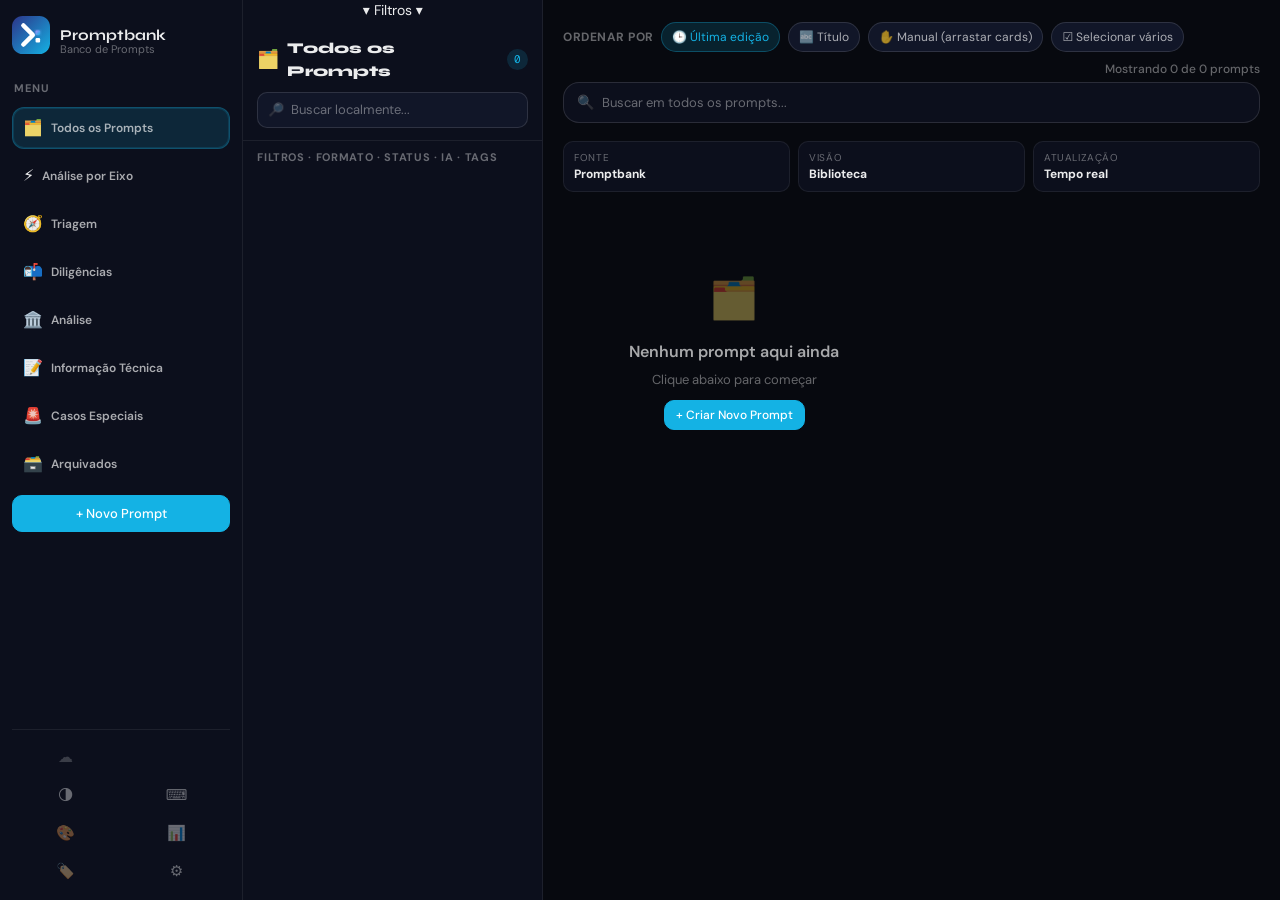
==== index.html @ cdc542e7 "Refatora layout principal com navegação e filtros separados" ====
<!DOCTYPE html>
<html lang="pt-BR" data-theme="dark">

<head>
  <meta charset="utf-8">
  <meta name="viewport" content="width=device-width, initial-scale=1">
  <title>Banco de Prompts TCE/RN</title>
  <link rel="preconnect" href="https://fonts.googleapis.com">
  <link
    href="https://fonts.googleapis.com/css2?family=Geist+Mono:wght@400;500;600&family=Syne:wght@700;800&family=DM+Sans:ital,wght@0,300;0,400;0,500;0,600;1,400&display=swap"
    rel="stylesheet">
  <script src="https://accounts.google.com/gsi/client" async defer></script>
  <link rel="stylesheet" href="css/style.css">
  <link rel="icon" type="image/svg+xml" sizes="any" href="favicon.svg?v=2">
</head>

<body>

  <!-- ══ COMMAND PALETTE MODAL ══ -->
  <div class="modal-overlay" id="paletteOverlay">
    <div class="modal" style="width: min(600px, 95vw); margin-top: 5vh; max-height: 70vh;">
      <div class="modal-head" style="padding: 12px 16px; border:none;">
        <input type="text" id="paletteInput" placeholder="Buscar comandos ou prompts... (Seta ↑↓, Enter para abrir)"
          style="width: 100%; padding: 12px; font-size: 16px; border-radius: 8px; background: var(--bg3); border: 1px solid var(--line2);">
      </div>
      <div class="modal-body" id="paletteResults" style="padding: 0 8px 8px; min-height: 200px;"></div>
    </div>
  </div>

  <div id="toasts"></div>

  <div class="app">
    <!-- ══ NAVIGATION SIDEBAR ══ -->
    <aside class="dock">
      <div class="dock-logo-wrap">
        <div class="dock-logo" title="Promptbank" aria-hidden="true" tabindex="-1">
          <svg viewBox="0 0 100 100" fill="none" xmlns="http://www.w3.org/2000/svg">
            <defs>
              <linearGradient id="logoGrad" x1="0%" y1="0%" x2="100%" y2="100%">
                <stop offset="0%" stop-color="#2D3489" />
                <stop offset="100%" stop-color="#14B2E4" />
              </linearGradient>
              <linearGradient id="glow" x1="0%" y1="0%" x2="100%" y2="100%">
                <stop offset="0%" stop-color="#a78bfa" />
                <stop offset="100%" stop-color="#14B2E4" />
              </linearGradient>
              <filter id="neonGlow" x="-20%" y="-20%" width="140%" height="140%">
                <feGaussianBlur stdDeviation="4" result="blur" />
                <feComposite in="SourceGraphic" in2="blur" operator="over" />
              </filter>
            </defs>
            <rect width="100" height="100" rx="28" fill="url(#logoGrad)" />

            <!-- Terminal Prompt Arrow -->
            <path d="M 30 25 L 55 50 L 30 75" stroke="#FFFFFF" stroke-width="12" stroke-linecap="round"
              stroke-linejoin="round" />

            <!-- Data/Bank Bars -->
            <rect x="62" y="38" width="12" height="12" rx="3" fill="url(#glow)" filter="url(#neonGlow)" />
            <rect x="62" y="58" width="12" height="12" rx="3" fill="#FFFFFF" />
          </svg>
        </div>
        <div class="dock-brand">
          <strong>Promptbank</strong>
          <span>Banco de Prompts</span>
        </div>
      </div>
      <div class="dock-nav-head">Menu</div>
      <nav id="dockCats" class="dock-cats-nav" aria-label="Categorias principais"></nav>
      <div class="dock-cta">
        <button class="btn primary" id="btnNewPrompt">+ Novo Prompt</button>
      </div>
      <div class="dock-bottom">
        <div class="dock-sep"></div>
        <div class="dock-icon-btn" id="btnDriveSync" data-state="off" title="Configurar / Sincronizar" role="button"
          tabindex="0">
          ☁️<div class="dock-label">Sync</div>
          <div class="tooltip" id="driveSyncTooltip">Configurar / Sincronizar</div>
        </div>
        <div class="drive-status-bar" id="driveStatusBar"></div>
        <div class="dock-icon-btn" id="btnTheme" title="Alternar tema" role="button" tabindex="0">
          🌗<div class="dock-label">Tema</div>
          <div class="tooltip">Alternar tema</div>
        </div>
        <div class="dock-icon-btn" id="btnShortcuts" title="Atalhos" role="button" tabindex="0">
          ⌨️<div class="dock-label">Atalhos</div>
          <div class="tooltip">Atalhos (Ctrl+?)</div>
        </div>
        <div class="dock-icon-btn" id="btnThemePrimary" title="Mudar Cor Destaque" role="button" tabindex="0">
          🎨<div class="dock-label">Cor</div>
          <div class="tooltip">Cor Destaque</div>
        </div>
        <div class="dock-icon-btn" id="btnStats" title="Estatísticas" role="button" tabindex="0">
          📊<div class="dock-label">Stats</div>
          <div class="tooltip">Estatísticas</div>
        </div>
        <div class="dock-icon-btn" id="btnMetaManager" title="Gerenciar Metadados" role="button" tabindex="0">
          🏷️<div class="dock-label">Meta</div>
          <div class="tooltip">Gerenciar Categorias, Formatos, Status, IA...</div>
        </div>
        <div class="dock-icon-btn" id="btnSettings" title="Configurações" role="button" tabindex="0">⚙️<div
            class="dock-label">Ajustes</div>
          <div class="tooltip">Configurações</div>
        </div>
        <input id="importFile" type="file" accept="application/json" style="display:none;">
      </div>
    </aside>

    <!-- ══ FILTER SIDEBAR ══ -->
    <aside class="side-panel" id="sidePanel">
      <button class="panel-mobile-toggle" id="btnMobilePanelToggle" aria-label="Expandir/recolher filtros">
        <span>▾ Filtros</span>
        <span class="toggle-arrow">▾</span>
      </button>
      <div class="panel-head">
        <div class="panel-cat-title">
          <span class="panel-cat-icon" id="panelCatIcon">🗂️</span>
          <span class="panel-cat-name" id="panelCatName">Todos os Prompts</span>
          <span class="panel-cat-count" id="panelCatCount">0</span>
        </div>
        <div class="panel-search">
          <span style="color:var(--t3);font-size:13px;" aria-hidden="true">🔎</span>
          <input type="search" id="sideSearch" placeholder="Buscar localmente..." autocomplete="off">
          <button class="input-clear-btn" id="btnClearSideSearch" title="Limpar busca"
            aria-label="Limpar campo de busca">✕</button>
        </div>
      </div>
      <div class="panel-filters-title">Filtros · Formato · Status · IA · Tags</div>
      <div class="panel-body" id="panelBody"></div>
      <div class="panel-footer" id="panelFooter"></div>
    </aside>

    <!-- ══ MAIN CONTENT ══ -->
    <main class="main">
      <header class="main-header">
        <div class="main-actions-head">
          <div class="bulk-actions-bar" id="bulkActionsBar"></div>
          <div class="sort-bar" id="sortBar"></div>
        </div>
        <div class="search-row">
          <div class="search-input-wrap">
            <span style="color:var(--t3);" aria-hidden="true">🔍</span>
            <input type="search" id="globalSearch" placeholder="Buscar em todos os prompts...">
            <button class="input-clear-btn" id="btnClearGlobalSearch" title="Limpar busca"
              aria-label="Limpar campo de busca global">✕</button>
          </div>
          <button class="btn ghost sm" id="btnClearFilters" style="display:none;" aria-label="Limpar todos os filtros">✕
            Limpar</button>
        </div>
        <div class="active-filter-bar" id="activeFilterBar" aria-live="polite"></div>
        <div class="main-metrics" aria-label="Métricas rápidas">
          <div class="metric-card">
            <span class="metric-label">Fonte</span>
            <strong class="metric-value">Promptbank</strong>
          </div>
          <div class="metric-card">
            <span class="metric-label">Visão</span>
            <strong class="metric-value">Biblioteca</strong>
          </div>
          <div class="metric-card">
            <span class="metric-label">Atualização</span>
            <strong class="metric-value">Tempo real</strong>
          </div>
        </div>
      </header>
      <div class="prompt-grid-wrap">
        <div class="prompt-grid" id="promptGrid" role="list"></div>
      </div>
    </main>
  </div>

  <!-- ══ PROMPT DETAIL DRAWER ══ -->
  <div class="drawer-overlay" id="drawerOverlay">
    <div class="drawer" id="promptDrawer" role="dialog" aria-modal="true" aria-labelledby="drawerTitle">
      <div class="drawer-head">
        <div class="drawer-head-top">
          <div class="drawer-title" id="drawerTitle"></div>
          <div style="display:flex;gap:4px;">
            <button class="drawer-close" id="btnExpandDrawer" title="Expandir/Reduzir Tela Cheia"
              aria-label="Expandir ou Reduzir Tela">⛶</button>
            <button class="drawer-close" id="btnCloseDrawer" aria-label="Fechar Gaveta">✕</button>
          </div>
        </div>
        <div class="drawer-meta" id="drawerMeta"></div>
      </div>
      <div class="drawer-body" id="drawerBody"></div>
      <div class="drawer-footer" id="drawerFooter"></div>
    </div>
  </div>

  <!-- ══ PROMPT EDITOR MODAL ══ -->
  <div class="modal-overlay" id="editorOverlay">
    <div class="modal" role="dialog" aria-modal="true" aria-labelledby="editorTitle">
      <div class="modal-head">
        <h2 id="editorTitle">Novo Prompt</h2>
        <div style="display:flex;gap:4px;align-items:center;">
          <button class="btn ghost icon" id="btnPinEditor" title="Fixar prompt" aria-label="Fixar prompt">⭐</button>
          <button class="btn ghost icon" id="btnCloseEditor" aria-label="Fechar Editor">✕</button>
        </div>
      </div>
      <div class="modal-body" id="modalEditorBody">
        <div class="field">
          <label for="e_title">Título *</label>
          <input type="text" id="e_title" placeholder="Título do prompt">
        </div>
        <div class="field" style="position:relative;">
          <label for="e_text">Texto do Prompt *</label>
          <textarea id="e_text" placeholder="Cole ou escreva o prompt aqui..."></textarea>
          <div id="e_text_counter"
            style="position:absolute;bottom:10px;right:10px;font-size:10px;color:var(--t3);pointer-events:none;font-family:var(--mono);background:var(--bg3);padding:2px 6px;border-radius:4px;border:1px solid var(--line2);">
            0 chars | ~0 tokens</div>
        </div>
        <div class="field-row">
          <div class="field">
            <label for="e_categoria">Categoria</label>
            <select id="e_categoria"></select>
          </div>
          <div class="field">
            <label for="e_subcategoria">Subcategoria</label>
            <select id="e_subcategoria"></select>
          </div>
        </div>
        <div class="field-row">
          <div class="field">
            <label for="e_formato">Formato</label>
            <select id="e_formato"></select>
          </div>
          <div class="field">
            <label for="e_status">Status</label>
            <select id="e_status"></select>
          </div>
          <div class="field">
            <label for="e_ai">IA</label>
            <select id="e_ai"></select>
          </div>
        </div>
        <div class="field">
          <label for="e_tags">Tags <span style="font-weight:400;color:var(--t3)">(separadas por vírgula)</span></label>
          <input type="text" id="e_tags" placeholder="Eixo1, Compacto, Triagem...">
        </div>
        <div class="field">
          <label for="e_quando">Quando usar</label>
          <input type="text" id="e_quando" placeholder="Ex.: Primeira leitura do processo, diagnóstico rápido">
        </div>
        <div class="field">
          <label for="e_nao_quando">Não usar quando</label>
          <input type="text" id="e_nao_quando" placeholder="Ex.: Processo já analisado, segunda instância">
        </div>
        <div class="field">
          <label for="e_saida">Saída esperada</label>
          <input type="text" id="e_saida" placeholder="Ex.: 3 parágrafos técnicos, checklist de itens">
        </div>
        <div class="field">
          <label for="e_note">Nota interna</label>
          <input type="text" id="e_note" placeholder="Notas, observações de uso...">
        </div>
      </div>
      <div class="modal-footer">
        <button class="btn danger" id="btnDeletePrompt" style="display:none;margin-right:auto;">🗑️ Excluir</button>
        <button class="btn ghost" id="btnCancelEditor">Cancelar</button>
        <button class="btn primary" id="btnSavePrompt">Salvar Prompt</button>
      </div>
    </div>
  </div>

  <!-- ══ VARIABLES MODAL ══ -->
  <div class="modal-overlay" id="varModal">
    <div class="drive-modal" style="width:min(500px,95vw);">
      <h2>📝 Preencher Variáveis</h2>
      <p style="margin-bottom:16px;">Preencha os valores antes de copiar o prompt.</p>
      <div id="varFieldsContainer" style="display:flex;flex-direction:column;gap:12px;"></div>
      <div class="drive-modal-actions" style="margin-top:20px;">
        <button class="btn ghost" id="btnCancelVarModal">Cancelar</button>
        <button class="btn primary" id="btnConfirmVarModal">📋 Copiar Preenchido</button>
      </div>
    </div>
  </div>

  <!-- ══ CONFIRM DELETE MODAL ══ -->
  <div class="modal-overlay" id="deleteModal">
    <div class="drive-modal" style="width:min(400px,90vw);">
      <h2>🗑️ Excluir Prompt</h2>
      <p style="margin-bottom:16px;">Tem certeza que deseja excluir este prompt? Você terá 30 segundos para desfazer a
        ação.</p>
      <div class="drive-modal-actions">
        <button class="btn ghost" id="btnCancelDelete">Cancelar</button>
        <button class="btn danger" id="btnConfirmDelete">Excluir</button>
      </div>
    </div>
  </div>

  <!-- ══ SHARED CUSTOM ALERT/CONFIRM MODAL ══ -->
  <div class="modal-overlay" id="customAlertOverlay">
    <div class="drive-modal custom-alert-box">
      <h3 id="customAlertTitle">Atenção</h3>
      <p id="customAlertMessage">Mensagem aqui</p>
      <div class="custom-alert-actions">
        <button class="btn ghost" id="btnCustomAlertCancel" style="display:none;">Cancelar</button>
        <button class="btn primary" id="btnCustomAlertConfirm">OK</button>
      </div>
    </div>
  </div>

  <!-- ══ STATS MODAL ══ -->
  <div class="modal-overlay" id="statsModal">
    <div class="drive-modal" style="width:min(450px,95vw);">
      <div style="display:flex; justify-content:space-between; align-items:flex-start; margin-bottom:16px;">
        <h2 style="margin:0; font-size:18px;">📊 Estatísticas do Banco</h2>
        <button class="btn icon" id="btnCloseStats">✕</button>
      </div>
      <div id="statsContent" style="display:grid; grid-template-columns: 1fr 1fr; gap: 16px; margin-bottom:16px;">
        <!-- Computed stats go here -->
      </div>
      <div class="drive-modal-actions">
        <button class="btn ghost" id="btnStatsOk">Fechar</button>
      </div>
    </div>
  </div>

  <!-- ══ SHORTCUTS MODAL ══ -->
  <div class="modal-overlay" id="shortcutsModal">
    <div class="drive-modal" style="width:min(450px,95vw);">
      <h2>⌨️ Atalhos de Teclado</h2>
      <p style="margin-bottom:16px;">Ganhe agilidade usando atalhos.</p>
      <div style="display:flex;flex-direction:column;gap:10px;">
        <div class="drawer-info-row"><span class="drawer-info-label">Ctrl + N</span><span class="drawer-info-val">Novo
            Prompt</span></div>
        <div class="drawer-info-row"><span class="drawer-info-label">Ctrl + K</span><span
            class="drawer-info-val">Pesquisa Global</span></div>
        <div class="drawer-info-row"><span class="drawer-info-label">Ctrl + Enter</span><span
            class="drawer-info-val">Salvar Prompt (no editor)</span></div>
        <div class="drawer-info-row"><span class="drawer-info-label">Esc</span><span class="drawer-info-val">Fechar
            janela/modal ativa</span></div>
        <div class="drawer-info-row"><span class="drawer-info-label">Ctrl + /</span><span
            class="drawer-info-val">Mostrar atalhos</span></div>
      </div>
      <div class="drive-modal-actions" style="margin-top:20px;">
        <button class="btn primary" id="btnCloseShortcuts">Entendi</button>
      </div>
    </div>
  </div>

  <!-- ══ SYNC SETUP MODAL ══ -->
  <div class="modal-overlay" id="driveSetupModal">
    <div class="drive-modal" style="width:min(760px,95vw);max-height:88vh;overflow:auto;">
      <h2>⚙️ Configurações</h2>
      <p>Página única para sincronizações e gestão de dados.</p>

      <div style="border:1px solid var(--line2);border-radius:12px;padding:12px 14px;margin-bottom:12px;">
        <div style="font-weight:700;margin-bottom:4px;">💾 Local</div>
        <div style="font-size:12px;color:var(--t2);">Sempre ativo em <code
            style="font-family:var(--mono);font-size:11px;background:var(--bg3);padding:1px 5px;border-radius:4px;">localStorage</code>.
        </div>
        <div class="settings-actions">
          <button class="btn ghost" id="btnExport">⬇️ Exportar JSON</button>
          <button class="btn ghost" id="btnImport">⬆️ Importar JSON</button>
          <button class="btn ghost" id="btnImportWord">📝 Importar texto do Word</button>
        </div>
      </div>

      <div style="border:1px solid var(--line2);border-radius:12px;padding:12px 14px;margin-bottom:12px;">
        <div style="font-weight:700;margin-bottom:6px;">🟡 Google Drive</div>
        <div style="font-size:12px;color:var(--t2);line-height:1.5;margin-bottom:8px;">Configure o <strong>Client
            ID</strong> para sync em <code style="font-family:var(--mono);font-size:11px;">banco_prompts.json</code>.
        </div>
        <label for="driveClientIdInput">Client ID</label>
        <input type="text" id="driveClientIdInput" placeholder="xxxxxx.apps.googleusercontent.com" autocomplete="off"
          spellcheck="false">
        <div class="settings-actions">
          <button class="btn danger" id="btnDriveSetupDisconnect" style="display:none;">Desconectar Google</button>
        </div>
      </div>

      <div style="border:1px solid var(--line2);border-radius:12px;padding:12px 14px;">
        <div style="font-weight:700;margin-bottom:6px;">🟠 Cloudflare KV</div>
        <div style="font-size:12px;color:var(--t2);line-height:1.5;margin-bottom:8px;">Informe a URL do Worker (<code
            style="font-family:var(--mono);font-size:11px;">GET/POST /sync</code>) e o token Bearer.</div>
        <label for="cfSyncUrlInput">URL do Worker</label>
        <input type="text" id="cfSyncUrlInput" placeholder="https://seu-worker.workers.dev/sync" autocomplete="off"
          spellcheck="false">
        <label for="cfSyncTokenInput" style="margin-top:10px;">Token (Bearer)</label>
        <input type="text" id="cfSyncTokenInput" placeholder="seu-token" autocomplete="off" spellcheck="false">
        <div class="settings-actions">
          <button class="btn danger" id="btnCfSetupDisconnect" style="display:none;">Desconectar Cloudflare</button>
        </div>
      </div>

      <div id="driveSetupError" style="color:var(--red);font-size:12px;margin-top:10px;min-height:18px;"></div>
      <div class="drive-modal-actions">
        <button class="btn ghost" id="btnDriveSetupClose">Fechar</button>
        <button class="btn primary" id="btnDriveSetupSave">Salvar configurações</button>
      </div>
    </div>
  </div>

  <!-- ══ WORD TEXT IMPORT MODAL ══ -->
  <div class="modal-overlay" id="wordImportModal">
    <div class="drive-modal" style="width:min(820px,95vw);max-height:88vh;overflow:auto;">
      <h2>📝 Importar prompts do Word (colar texto)</h2>
      <p style="margin-bottom:12px;color:var(--t2);line-height:1.5;">Cole o conteúdo copiado do Word. O sistema vai detectar blocos por títulos como <strong>Eixo X</strong> e <strong>Q.x.x — Título</strong>, sem substituir seus prompts atuais.</p>

      <div class="field" style="margin-bottom:10px;">
        <label for="wordImportText">Texto copiado do Word</label>
        <textarea id="wordImportText" placeholder="Ex.: Eixo 1\nQ.0.1 — Resumo do processo.\nREGRAS..." style="min-height:260px;"></textarea>
      </div>

      <div class="field-row" style="margin-bottom:10px;">
        <div class="field">
          <label for="wordImportCategoria">Categoria</label>
          <select id="wordImportCategoria"></select>
        </div>
        <div class="field">
          <label for="wordImportStatus">Status</label>
          <select id="wordImportStatus"></select>
        </div>
        <div class="field">
          <label for="wordImportFormato">Formato</label>
          <select id="wordImportFormato"></select>
        </div>
        <div class="field">
          <label for="wordImportAi">IA</label>
          <select id="wordImportAi"></select>
        </div>
      </div>

      <div id="wordImportPreview" style="font-size:12px;color:var(--t2);margin-bottom:8px;min-height:20px;"></div>
      <div id="wordImportError" style="font-size:12px;color:var(--red);margin-bottom:8px;min-height:18px;"></div>

      <div class="drive-modal-actions">
        <button class="btn ghost" id="btnCloseWordImport">Cancelar</button>
        <button class="btn primary" id="btnApplyWordImport">Importar blocos detectados</button>
      </div>
    </div>
  </div>

  <!-- ══ METADATA MANAGER MODAL ══ -->
  <div class="modal-overlay" id="metaManagerModal">
    <div class="drive-modal" style="width:min(700px,95vw);max-height:88vh;overflow:auto;">
      <div style="display:flex;justify-content:space-between;align-items:center;margin-bottom:16px;">
        <h2 style="margin:0;">🏷️ Gerenciar Metadados</h2>
        <button class="btn icon" id="btnCloseMetaManager">✕</button>
      </div>
      <div class="meta-tabs" id="metaTabs" style="display:flex;gap:6px;margin-bottom:16px;flex-wrap:wrap;"></div>
      <div id="metaContent" style="min-height:200px;"></div>
      <div class="drive-modal-actions" style="margin-top:16px;">
        <button class="btn ghost" id="btnResetMeta">↩️ Restaurar Padrão</button>
        <button class="btn ghost" id="btnCloseMetaManager2">Fechar</button>
      </div>
    </div>
  </div>

  <!-- Scripts Extracted -->
  <script src="js/config.js"></script>
  <script src="js/utils.js"></script>
  <script src="js/store.js"></script>
  <script src="js/ui.js"></script>
  <script src="js/app.js"></script>


  <!-- ══ GOOGLE DRIVE + CLOUDFLARE SYNC ══ -->
  <script src="js/sync.js"></script>

</body>

</html>
---- css/style.css ----
/* ══════════ TOKENS ══════════ */
:root {
  --bg0: #07090f;
  --bg1: #0c0f1c;
  --bg2: #111628;
  --bg3: #171d32;
  --bg4: #1d253d;
  --line: rgba(255, 255, 255, .07);
  --line2: rgba(255, 255, 255, .12);
  --blue: #14B2E4;
  --blue2: #0d8ab5;
  --blue-g: rgba(20, 178, 228, .15);
  --blue-b: rgba(20, 178, 228, .3);
  --amber: #F5A623;
  --red: #FF4D5E;
  --green: #34d399;
  --purple: #a78bfa;
  --t1: rgba(255, 255, 255, .92);
  --t2: rgba(255, 255, 255, .65);
  --t3: rgba(255, 255, 255, .38);
  --r1: 6px;
  --r2: 10px;
  --r3: 16px;
  --r4: 22px;
  --mono: 'Geist Mono', ui-monospace, monospace;
  --sans: 'DM Sans', ui-sans-serif, system-ui, sans-serif;
  --display: 'Syne', 'DM Sans', sans-serif;
  --nav-w: clamp(220px, 19vw, 280px);
  --panel-w: 260px;
  --dock-bottom-h: 60px;
  --sh1: 0 2px 8px rgba(0, 0, 0, .4);
  --sh2: 0 8px 28px rgba(0, 0, 0, .5);
  --sh3: 0 20px 60px rgba(0, 0, 0, .6);
}

[data-theme="light"] {
  --bg0: #f0f3fa;
  --bg1: #ffffff;
  --bg2: #f5f7fd;
  --bg3: #eaeff8;
  --bg4: #dde4f2;
  --line: rgba(20, 30, 80, .08);
  --line2: rgba(20, 30, 80, .14);
  --t1: rgba(12, 20, 55, .92);
  --t2: rgba(12, 20, 55, .60);
  --t3: rgba(12, 20, 55, .35);
  --blue: #0d8ab5;
  --blue2: #0a6e91;
  --blue-g: rgba(13, 138, 181, .12);
  --blue-b: rgba(13, 138, 181, .3);
  --amber: #b97200;
  --red: #c0182a;
  --green: #15803d;
  --purple: #6d28d9;
  --sh1: 0 2px 8px rgba(0, 0, 0, .08);
  --sh2: 0 8px 28px rgba(0, 0, 0, .10);
  --sh3: 0 20px 60px rgba(0, 0, 0, .14);
}

*,
*::before,
*::after {
  box-sizing: border-box;
  margin: 0;
  padding: 0;
  transition: background 0.25s ease, border-color 0.25s ease, color 0.1s ease;
}

html,
body {
  height: 100%;
  overflow: hidden;
}

body {
  font-family: var(--sans);
  color: var(--t1);
  background: var(--bg0);
  font-size: 14px;
  line-height: 1.5;
}

button,
input,
textarea,
select {
  font: inherit;
  color: inherit;
  background: none;
  border: none;
  outline: none;
}

button {
  cursor: pointer;
}

button:disabled,
input:disabled,
textarea:disabled,
select:disabled {
  opacity: 0.45;
  cursor: not-allowed;
}

button:focus-visible,
input:focus-visible,
textarea:focus-visible,
select:focus-visible,
[tabindex="0"]:focus-visible,
[role="button"]:focus-visible {
  outline: 2px solid var(--blue);
  outline-offset: 2px;
}

/* Webkit Search Overrides */
input[type="search"]::-webkit-search-decoration,
input[type="search"]::-webkit-search-cancel-button,
input[type="search"]::-webkit-search-results-button,
input[type="search"]::-webkit-search-results-decoration {
  display: none;
}

a {
  color: inherit;
  text-decoration: none;
}

* {
  scrollbar-color: var(--line2) transparent;
  scrollbar-width: thin;
}

::-webkit-scrollbar {
  width: 4px;
  height: 4px;
}

::-webkit-scrollbar-track {
  background: transparent;
}

::-webkit-scrollbar-thumb {
  background: var(--line2);
  border-radius: 99px;
}

/* ══════════ APP SHELL ══════════ */
.app {
  display: grid;
  grid-template-columns: var(--nav-w) minmax(240px, 300px) 1fr;
  height: 100vh;
}

/* ── DOCK ── */
.dock {
  background: var(--bg1);
  border-right: 1px solid var(--line);
  display: flex;
  flex-direction: column;
  align-items: stretch;
  padding: 16px 12px 12px;
  gap: 10px;
  z-index: 10;
}

.dock-logo-wrap {
  display: flex;
  align-items: center;
  gap: 10px;
}

.dock-logo {
  width: 38px;
  height: 38px;
  display: grid;
  place-items: center;
  margin-bottom: 12px;
  flex-shrink: 0;
  position: relative;
  transition: transform 0.2s ease, filter 0.2s ease;
}

.dock-brand {
  display: flex;
  flex-direction: column;
  line-height: 1.1;
}

.dock-brand strong {
  font-family: var(--display);
  font-size: 15px;
}

.dock-brand span {
  color: var(--t3);
  font-size: 11px;
}

.dock-nav-head {
  color: var(--t3);
  text-transform: uppercase;
  letter-spacing: .08em;
  font-size: 11px;
  font-weight: 700;
  margin-top: 4px;
  padding: 0 2px;
}

.dock-cats-nav {
  display: flex;
  flex-direction: column;
  gap: 6px;
}

.dock-logo:hover {
  transform: scale(1.05);
  filter: drop-shadow(0 0 8px var(--blue));
}

.dock-logo svg {
  width: 100%;
  height: 100%;
}

@-webkit-keyframes spin {
  to {
    -webkit-transform: rotate(360deg);
    transform: rotate(360deg);
  }
}

@keyframes spin {
  to {
    transform: rotate(360deg);
  }
}

.dock-sep {
  width: 100%;
  height: 1px;
  background: var(--line);
  margin: 6px 0;
  flex-shrink: 0;
}

.dock-item {
  width: 100%;
  min-height: 42px;
  border-radius: 12px;
  display: flex;
  align-items: center;
  gap: 8px;
  padding: 8px 10px;
  cursor: pointer;
  position: relative;
  font-size: 16px;
  transition: background .15s, transform .15s;
  flex-shrink: 0;
  border: 1px solid transparent;
  user-select: none;
}

.dock-item:hover {
  background: var(--bg3);
  transform: scale(1.05);
}

.dock-item.active {
  background: var(--blue-g);
  border-color: var(--blue-b);
  box-shadow: 0 0 0 1px var(--blue-g) inset;
}

.dock-item .tooltip {
  position: absolute;
  left: 50%;
  top: calc(100% + 6px);
  transform: translateX(-50%);
  background: var(--bg4);
  border: 1px solid var(--line2);
  color: var(--t1);
  font-size: 12px;
  padding: 5px 10px;
  border-radius: var(--r2);
  white-space: nowrap;
  pointer-events: none;
  opacity: 0;
  transition: opacity .15s;
  z-index: 100;
  box-shadow: var(--sh2);
}

.dock-item:hover .tooltip {
  opacity: 1;
}

.dock-item::after {
  content: attr(data-label);
  font-size: 12px;
  font-weight: 600;
  color: var(--t2);
}

.dock-label {
  display: none;
  font-size: 10px;
  font-weight: 600;
  color: var(--t2);
  margin-top: 2px;
  white-space: nowrap;
}

.dock-bottom {
  margin-top: auto;
  display: flex;
  flex-wrap: wrap;
  align-items: stretch;
  flex-direction: row;
  gap: 4px;
}

.dock-cta .btn {
  width: 100%;
  justify-content: center;
}

.dock-icon-btn {
  width: calc(50% - 2px);
  height: 34px;
  border-radius: 9px;
  display: grid;
  place-items: center;
  font-size: 15px;
  color: var(--t3);
  cursor: pointer;
  transition: color .15s, background .15s;
  border: 1px solid transparent;
  user-select: none;
  position: relative;
}

.dock-icon-btn:hover {
  color: var(--t1);
  background: var(--bg3);
}

.dock-icon-btn:active {
  background: var(--bg3);
  transform: scale(0.92);
}

.dock-icon-btn .tooltip {
  position: absolute;
  left: calc(100% + 10px);
  top: 50%;
  transform: translateY(-50%);
  background: var(--bg4);
  border: 1px solid var(--line2);
  color: var(--t1);
  font-size: 12px;
  padding: 5px 10px;
  border-radius: var(--r2);
  white-space: nowrap;
  pointer-events: none;
  opacity: 0;
  transition: opacity .15s;
  z-index: 100;
  box-shadow: var(--sh2);
}

.dock-icon-btn:hover .tooltip {
  opacity: 1;
}

#btnDriveSync[data-state="idle"] {
  color: var(--t3);
}

#btnDriveSync[data-state="syncing"] {
  color: var(--amber);
  -webkit-animation: pulse .8s ease-in-out infinite alternate;
  animation: pulse .8s ease-in-out infinite alternate;
}

#btnDriveSync[data-state="ok"] {
  color: var(--green);
}

#btnDriveSync[data-state="error"] {
  color: var(--red);
}

#btnDriveSync[data-state="off"] {
  color: var(--t3);
  opacity: .5;
}

@-webkit-keyframes pulse {
  from {
    opacity: .5;
  }

  to {
    opacity: 1;
  }
}

@keyframes pulse {
  from {
    opacity: .5;
  }

  to {
    opacity: 1;
  }
}

.drive-status-bar {
  font-size: 10px;
  color: var(--t3);
  text-align: center;
  font-family: var(--mono);
  min-height: 14px;
}

/* ── SIDE PANEL ── */
.side-panel {
  background: var(--bg1);
  border-right: 1px solid var(--line);
  display: flex;
  flex-direction: column;
  overflow: hidden;
}

.panel-head {
  padding: 16px 14px 12px;
  border-bottom: 1px solid var(--line);
  flex-shrink: 0;
}

.panel-cat-title {
  display: flex;
  align-items: center;
  gap: 8px;
  margin-bottom: 10px;
}

.panel-cat-icon {
  font-size: 18px;
}

.panel-cat-name {
  font-family: var(--display);
  font-size: 15px;
  font-weight: 800;
}

.panel-cat-count {
  font-family: var(--mono);
  font-size: 11px;
  color: var(--blue);
  background: var(--blue-g);
  padding: 2px 7px;
  border-radius: 99px;
  margin-left: auto;
}

.panel-search {
  display: flex;
  align-items: center;
  gap: 7px;
  padding: 7px 10px;
  border-radius: var(--r2);
  border: 1px solid var(--line2);
  background: var(--bg2);
}

.panel-search:focus-within {
  border-color: var(--blue-b);
}

.panel-search input {
  width: 100%;
  font-size: 13px;
}

.panel-search input::placeholder {
  color: var(--t3);
}

.panel-body {
  flex: 1;
  overflow-y: auto;
  padding: 8px 10px 12px;
  display: flex;
  flex-direction: column;
  gap: 4px;
}

.panel-footer {
  padding: 10px 12px;
  border-top: 1px solid var(--line);
  display: none;
  gap: 8px;
  flex-shrink: 0;
}

.panel-filters-title {
  font-size: 11px;
  font-weight: 700;
  color: var(--t3);
  padding: 8px 14px 0;
  text-transform: uppercase;
  letter-spacing: .06em;
}

/* Subcategory nav */
.subcat-nav {
  display: flex;
  flex-direction: column;
  gap: 3px;
}

.subcat-item {
  padding: 8px 10px;
  border-radius: var(--r2);
  border: 1px solid transparent;
  cursor: pointer;
  display: flex;
  align-items: center;
  justify-content: space-between;
  transition: background .12s, border-color .12s;
  font-size: 13px;
  user-select: none;
}

.subcat-item.dragging {
  opacity: .55;
  border-style: dashed;
}

.subcat-item:hover {
  background: var(--bg3);
}

.subcat-item.active {
  background: var(--blue-g);
  border-color: var(--blue-b);
}

.subcat-item-name {
  font-weight: 500;
}

.subcat-count {
  font-family: var(--mono);
  font-size: 11px;
  color: var(--t3);
}

.subcat-item.active .subcat-count {
  color: var(--blue);
}

/* Filter section */
.filter-section {
  margin-top: 8px;
}

.filter-label {
  font-size: 11px;
  font-weight: 600;
  color: var(--t3);
  text-transform: uppercase;
  letter-spacing: .6px;
  margin-bottom: 6px;
  padding: 0 2px;
}

.filter-chips {
  display: flex;
  flex-wrap: wrap;
  gap: 4px;
  margin-bottom: 8px;
}

.chip {
  padding: 3px 9px;
  border-radius: 99px;
  font-size: 11.5px;
  cursor: pointer;
  border: 1px solid var(--line2);
  color: var(--t2);
  transition: all .12s;
  user-select: none;
}

.chip:hover {
  border-color: var(--blue);
  color: var(--blue);
}

.chip.active {
  background: var(--blue);
  border-color: var(--blue);
  color: #fff;
}

/* ── MAIN ── */
.main {
  display: flex;
  flex-direction: column;
  overflow: hidden;
  background: var(--bg0);
}

.main-header {
  padding: 14px 20px 0;
  flex-shrink: 0;
}

.main-actions-head {
  display: flex;
  flex-direction: column;
}

.search-row {
  display: flex;
  align-items: center;
  gap: 10px;
  margin-bottom: 10px;
}

.search-input-wrap {
  flex: 1;
  display: flex;
  align-items: center;
  gap: 8px;
  padding: 9px 13px;
  border-radius: var(--r3);
  border: 1px solid var(--line2);
  background: var(--bg1);
}

.search-input-wrap:focus-within {
  border-color: var(--blue-b);
}

.search-input-wrap input {
  flex: 1;
  font-size: 13px;
}

.search-input-wrap input::placeholder {
  color: var(--t3);
}

.input-clear-btn {
  background: none;
  border: none;
  cursor: pointer;
  color: var(--t3);
  font-size: 13px;
  line-height: 1;
  padding: 0 2px;
  opacity: 0;
  pointer-events: none;
  transition: opacity .15s;
  flex-shrink: 0;
}

.input-clear-btn.visible {
  opacity: 1;
  pointer-events: auto;
}

.input-clear-btn:hover {
  color: var(--t1);
}

.panel-search .input-clear-btn {
  font-size: 11px;
}

.active-filter-bar {
  display: flex;
  flex-wrap: wrap;
  gap: 6px;
  margin-bottom: 8px;
  min-height: 0;
}

.active-filter-chip {
  display: flex;
  align-items: center;
  gap: 5px;
  padding: 3px 8px;
  border-radius: 99px;
  font-size: 12px;
  background: var(--blue-g);
  border: 1px solid var(--blue-b);
  color: var(--blue);
}


.bulk-actions-bar {
  display: none;
  align-items: center;
  gap: 8px;
  flex-wrap: wrap;
  margin-bottom: 8px;
}

.bulk-actions-bar.show {
  display: flex;
}

.bulk-actions-count {
  font-size: 12px;
  color: var(--t3);
  font-weight: 600;
}

.bulk-actions-bar select {
  min-width: 190px;
}

.prompt-card.selected {
  border-color: var(--blue);
  box-shadow: 0 0 0 1px var(--blue-b), 0 8px 22px var(--blue-g);
}

.card-select {
  width: 18px;
  height: 18px;
  accent-color: var(--blue);
  cursor: pointer;
  flex-shrink: 0;
}

.active-filter-chip button {
  background: none;
  border: none;
  color: var(--blue);
  cursor: pointer;
  font-size: 14px;
  line-height: 1;
  padding: 0;
}

/* ── PROMPT GRID ── */
.prompt-grid-wrap {
  flex: 1;
  overflow-y: auto;
  padding: 8px 20px 20px;
}

.prompt-grid {
  display: grid;
  grid-template-columns: repeat(auto-fill, minmax(320px, 1fr));
  gap: 12px;
  align-content: start;
}

.prompt-card {
  background: var(--bg1);
  border: 1px solid var(--line);
  border-radius: var(--r3);
  padding: 14px;
  display: flex;
  flex-direction: column;
  gap: 8px;
  cursor: pointer;
  transition: border-color .15s, box-shadow .15s, transform .2s cubic-bezier(0.175, 0.885, 0.32, 1.275);
}

.prompt-card:hover {
  border-color: var(--blue);
  box-shadow: 0 4px 16px var(--blue-g);
  transform: translateY(-2px) scale(1.01);
}

.prompt-card.manual-sort {
  cursor: default;
}

.prompt-card.dragging {
  opacity: .5;
  border-style: dashed;
}

.sort-bar {
  display: flex;
  gap: 8px;
  padding: 8px 0 4px;
  align-items: center;
  flex-wrap: wrap;
}

.main-metrics {
  display: grid;
  grid-template-columns: repeat(3, minmax(0, 1fr));
  gap: 8px;
  margin-bottom: 8px;
}

.metric-card {
  border: 1px solid var(--line);
  border-radius: var(--r2);
  background: var(--bg1);
  padding: 8px 10px;
  display: flex;
  flex-direction: column;
}

.metric-label {
  font-size: 10px;
  color: var(--t3);
  text-transform: uppercase;
  letter-spacing: .06em;
}

.metric-value {
  font-size: 12px;
  color: var(--t1);
}

.sort-label {
  font-size: 12px;
  color: var(--t3);
  font-weight: 700;
  text-transform: uppercase;
  letter-spacing: .04em;
}

.result-counter {
  font-size: 12px;
  color: var(--t3);
  margin-left: auto;
  /* Empurra pra direita da sort bar */
  font-weight: 500;
}

.sort-chip {
  border: 1px solid var(--line2);
  background: var(--bg2);
  color: var(--t2);
  padding: 5px 10px;
  border-radius: 999px;
  font-size: 12px;
  cursor: pointer;
  user-select: none;
}

.sort-chip.active {
  background: var(--blue-g);
  border-color: var(--blue-b);
  color: var(--blue);
}

.settings-sep {
  height: 1px;
  background: var(--line2);
  margin: 12px 0;
}

.settings-actions {
  display: flex;
  gap: 8px;
  justify-content: flex-end;
  margin-top: 8px;
  flex-wrap: wrap;
}

.card-top {
  display: flex;
  align-items: flex-start;
  justify-content: space-between;
  gap: 8px;
}

.card-copy-quick {
  opacity: 0;
  background: var(--bg3);
  border: 1px solid var(--line2);
  border-radius: 6px;
  padding: 4px;
  color: var(--t2);
  cursor: pointer;
  transition: all 0.2s;
  font-size: 14px;
  line-height: 1;
  display: grid;
  place-items: center;
  flex-shrink: 0;
}

.card-pin-quick {
  opacity: 0;
  background: transparent;
  border: 1px solid transparent;
  border-radius: 6px;
  padding: 4px;
  color: var(--t3);
  cursor: pointer;
  transition: all 0.2s;
  font-size: 14px;
  line-height: 1;
  display: grid;
  place-items: center;
  flex-shrink: 0;
}

.card-pin-quick.is-pinned {
  opacity: 1;
  color: var(--amber);
}

.prompt-card:hover .card-copy-quick,
.prompt-card:hover .card-pin-quick {
  opacity: 1;
}

.card-copy-quick:hover {
  color: var(--blue);
  border-color: var(--blue);
  transform: scale(1.1);
}

.card-pin-quick:hover {
  color: var(--amber);
  transform: scale(1.1);
}

.card-title-wrap {
  display: flex;
  align-items: flex-start;
  gap: 8px;
  flex: 1;
  min-width: 0;
}

.card-drag-handle {
  display: none;
  border: 1px dashed var(--line2);
  background: var(--bg2);
  color: var(--t3);
  border-radius: 8px;
  padding: 1px 6px;
  font-size: 14px;
  line-height: 1.2;
  cursor: grab;
  user-select: none;
  flex-shrink: 0;
}

.prompt-card.manual-sort .card-drag-handle {
  display: inline-flex;
}

.card-drag-handle:active {
  cursor: grabbing;
}

.card-title {
  font-weight: 600;
  font-size: 13px;
  line-height: 1.4;
  flex: 1;
  display: -webkit-box;
  -webkit-line-clamp: 2;
  line-clamp: 2;
  -webkit-box-orient: vertical;
  overflow: hidden;
  word-break: break-word;
}

.card-ai {
  font-size: 10px;
  font-family: var(--mono);
  color: var(--t3);
  background: var(--bg3);
  padding: 2px 6px;
  border-radius: 4px;
  flex-shrink: 0;
}

.card-badges {
  display: flex;
  flex-wrap: wrap;
  gap: 4px;
}

.badge {
  display: inline-flex;
  align-items: center;
  gap: 3px;
  padding: 2px 7px;
  border-radius: 99px;
  font-size: 11px;
  font-weight: 500;
  border: 1px solid transparent;
}

.badge-homologado {
  background: rgba(52, 211, 153, .12);
  border-color: rgba(52, 211, 153, .3);
  color: #34d399;
}

.badge-teste {
  background: rgba(245, 166, 35, .12);
  border-color: rgba(245, 166, 35, .3);
  color: var(--amber);
}

.badge-variante {
  background: rgba(167, 139, 250, .12);
  border-color: rgba(167, 139, 250, .3);
  color: var(--purple);
}

.badge-arquivado {
  background: rgba(255, 255, 255, .05);
  border-color: var(--line2);
  color: var(--t3);
}

.badge-formato {
  background: var(--bg3);
  border-color: var(--line2);
  color: var(--t2);
}

.card-when {
  font-size: 12px;
  color: var(--t2);
  line-height: 1.45;
  display: -webkit-box;
  -webkit-line-clamp: 2;
  line-clamp: 2;
  -webkit-box-orient: vertical;
  overflow: hidden;
}

.card-tags {
  display: flex;
  flex-wrap: wrap;
  gap: 4px;
}

.tag {
  font-size: 11px;
  color: var(--t3);
  background: var(--bg2);
  border: 1px solid var(--line);
  padding: 1px 7px;
  border-radius: 99px;
}

.card-actions {
  display: flex;
  gap: 6px;
  margin-top: 2px;
}

.card-btn {
  padding: 5px 10px;
  border-radius: var(--r1);
  font-size: 12px;
  border: 1px solid var(--line2);
  color: var(--t2);
  transition: all .12s;
}

.card-btn:hover {
  background: var(--bg3);
  color: var(--t1);
}

.card-btn.primary {
  background: var(--blue-g);
  border-color: var(--blue-b);
  color: var(--blue);
}

.card-btn.primary:hover {
  background: var(--blue-b);
}

/* empty states */
.empty-state {
  display: flex;
  flex-direction: column;
  align-items: center;
  justify-content: center;
  padding: 60px 20px;
  text-align: center;
  color: var(--t3);
}

.empty-icon {
  font-size: 40px;
  margin-bottom: 12px;
}

.empty-title {
  font-size: 16px;
  font-weight: 600;
  color: var(--t2);
  margin-bottom: 6px;
}

.empty-sub {
  font-size: 13px;
}

/* ── DRAWER (prompt detail) ── */
.drawer-overlay {
  display: none;
  position: fixed;
  inset: 0;
  z-index: 300;
  background: rgba(0, 0, 0, .4);
  backdrop-filter: blur(8px);
  -webkit-backdrop-filter: blur(8px);
}

.drawer-overlay.open {
  display: flex;
  justify-content: flex-end;
}

.drawer {
  width: min(640px, 90vw);
  height: 100%;
  background: var(--bg1);
  border-left: 1px solid var(--line2);
  display: flex;
  flex-direction: column;
  box-shadow: var(--sh3);
  overflow: hidden;
}

.drawer-head {
  padding: 18px 20px 14px;
  border-bottom: 1px solid var(--line);
  flex-shrink: 0;
}

.drawer-head-top {
  display: flex;
  align-items: center;
  justify-content: space-between;
  gap: 10px;
  margin-bottom: 10px;
}

.drawer-title {
  font-family: var(--display);
  font-size: 16px;
  font-weight: 800;
  line-height: 1.3;
  flex: 1;
}

.drawer-close {
  width: 32px;
  height: 32px;
  border-radius: 8px;
  display: grid;
  place-items: center;
  color: var(--t3);
  font-size: 18px;
  flex-shrink: 0;
}

.drawer-close:hover {
  background: var(--bg3);
  color: var(--t1);
}

.drawer-meta {
  display: flex;
  flex-wrap: wrap;
  gap: 5px;
}

.drawer.expanded {
  width: 100vw;
  max-width: none;
  right: 0;
  box-shadow: none;
}

.drawer-body {
  flex: 1;
  overflow-y: auto;
  padding: 20px;
}

.drawer-text {
  font-size: 13px;
  line-height: 1.6;
  color: var(--t2);
  background: var(--bg2);
  padding: 16px;
  border-radius: 12px;
  border: 1px solid var(--line2);
  margin-bottom: 24px;
  white-space: pre-wrap;
  word-break: break-word;
  font-family: var(--mono);
}

.drawer-text strong {
  font-weight: 700;
  color: var(--blue);
}

.drawer-text em {
  font-style: italic;
  color: var(--t2);
}

.drawer-section-label {
  font-size: 11px;
  font-weight: 600;
  color: var(--t3);
  text-transform: uppercase;
  letter-spacing: .6px;
  margin: 16px 0 6px;
}

.drawer-info-row {
  display: flex;
  align-items: baseline;
  gap: 10px;
  font-size: 13px;
  padding: 5px 0;
  border-bottom: 1px solid var(--line);
}

.drawer-info-label {
  color: var(--t3);
  width: 120px;
  flex-shrink: 0;
  font-size: 12px;
}

.drawer-info-val {
  color: var(--t2);
}

.drawer-footer {
  padding: 14px 20px;
  border-top: 1px solid var(--line);
  display: flex;
  gap: 8px;
  flex-shrink: 0;
}

/* ── MODAL (prompt editor) ── */
.modal-overlay {
  display: none;
  position: fixed;
  inset: 0;
  z-index: 400;
  background: rgba(0, 0, 0, .6);
  backdrop-filter: blur(12px);
  -webkit-backdrop-filter: blur(12px);
  align-items: center;
  justify-content: center;
}

.modal-overlay.show {
  display: flex;
}

.modal {
  background: var(--bg2);
  border: 1px solid var(--line2);
  border-radius: var(--r4);
  width: min(700px, 95vw);
  max-height: 90vh;
  display: flex;
  flex-direction: column;
  box-shadow: var(--sh3);
}

.modal-head {
  padding: 20px 22px 14px;
  border-bottom: 1px solid var(--line);
  flex-shrink: 0;
  display: flex;
  align-items: center;
  justify-content: space-between;
}

.modal-head h2 {
  font-family: var(--display);
  font-size: 16px;
  font-weight: 800;
}

.modal-body {
  flex: 1;
  overflow-y: auto;
  padding: 20px 22px;
}

.modal-footer {
  padding: 14px 22px;
  border-top: 1px solid var(--line);
  display: flex;
  gap: 8px;
  justify-content: flex-end;
  flex-shrink: 0;
}

.field {
  margin-bottom: 16px;
}

.field label {
  display: block;
  font-size: 12px;
  font-weight: 600;
  color: var(--t2);
  margin-bottom: 6px;
}

.field input[type=text],
.field textarea,
.field select {
  width: 100%;
  padding: 9px 12px;
  border-radius: var(--r2);
  border: 1px solid var(--line2);
  background: var(--bg3);
  color: var(--t1);
  font-size: 13px;
  transition: border-color .15s;
}

.field input[type=text]:focus,
.field textarea:focus,
.field select:focus {
  border-color: var(--blue-b);
  outline: none;
}

.field textarea {
  resize: vertical;
  min-height: 160px;
  font-family: var(--mono);
  line-height: 1.65;
}

.field-row {
  display: grid;
  grid-template-columns: 1fr 1fr;
  gap: 12px;
}

.field-row3 {
  display: grid;
  grid-template-columns: 1fr 1fr 1fr;
  gap: 12px;
}

.field select {
  appearance: auto;
}

.hint {
  font-size: 11px;
  color: var(--t3);
  margin-top: 4px;
}

/* ── DRIVE MODAL ── */
.drive-modal {
  background: var(--bg2);
  border: 1px solid var(--line2);
  border-radius: var(--r4);
  padding: 28px;
  width: min(500px, 90vw);
  box-shadow: var(--sh3);
}

.drive-modal h2 {
  font-family: var(--display);
  font-size: 17px;
  font-weight: 800;
  margin-bottom: 8px;
}

.drive-modal p {
  font-size: 13px;
  color: var(--t2);
  margin-bottom: 14px;
  line-height: 1.6;
}

.drive-modal p a {
  color: var(--blue);
  text-decoration: underline;
}

.drive-modal label {
  font-size: 12px;
  font-weight: 600;
  color: var(--t2);
  display: block;
  margin-bottom: 6px;
}

.drive-modal input[type=text] {
  width: 100%;
  padding: 9px 12px;
  border-radius: var(--r2);
  border: 1px solid var(--line2);
  background: var(--bg3);
  color: var(--t1);
  font-size: 13px;
  font-family: var(--mono);
}

.drive-modal input[type=text]:focus {
  border-color: var(--blue-b);
  outline: none;
}

.drive-modal-actions {
  display: flex;
  gap: 8px;
  margin-top: 18px;
  justify-content: flex-end;
}

/* ── BUTTONS ── */
.btn {
  display: inline-flex;
  align-items: center;
  gap: 6px;
  padding: 8px 16px;
  border-radius: var(--r2);
  font-size: 13px;
  font-weight: 500;
  border: 1px solid transparent;
  transition: all .15s;
  cursor: pointer;
}

.btn:active {
  transform: scale(0.96);
}

.btn.primary {
  background: var(--blue);
  color: #fff;
  border-color: var(--blue);
}

.btn.primary:hover {
  background: var(--blue2);
}

.btn.ghost {
  border-color: var(--line2);
  color: var(--t2);
}

.btn.ghost:hover {
  background: var(--bg3);
  color: var(--t1);
}

.btn.danger {
  border-color: rgba(255, 77, 94, .4);
  color: var(--red);
}

.btn.danger:hover {
  background: rgba(255, 77, 94, .1);
}

.btn.sm {
  padding: 5px 11px;
  font-size: 12px;
}

.btn.icon {
  padding: 6px;
  border-radius: var(--r1);
}

/* ── CUSTOM ALERT / CONFIRM MODALS ── */
#customAlertOverlay {
  z-index: 1000;
}

.custom-alert-box {
  width: min(360px, 90vw);
  text-align: center;
  padding: 24px;
}

.custom-alert-box h3 {
  font-size: 16px;
  margin-bottom: 8px;
}

.custom-alert-box p {
  font-size: 13px;
  color: var(--t2);
  margin-bottom: 20px;
  line-height: 1.5;
}

.custom-alert-actions {
  display: flex;
  justify-content: center;
  gap: 10px;
}

/* ── TOASTS ── */
#toasts {
  position: fixed;
  bottom: 20px;
  left: 50%;
  transform: translateX(-50%);
  z-index: 1001;
  display: flex;
  flex-direction: column;
  gap: 8px;
  align-items: center;
}

.toast-item {
  background: var(--bg4);
  border: 1px solid var(--line2);
  color: var(--t1);
  padding: 9px 18px;
  border-radius: var(--r3);
  font-size: 13px;
  box-shadow: var(--sh2);
  transition: opacity .3s, transform .3s;
  white-space: nowrap;
  -webkit-animation: slideUp .3s ease-out forwards;
  animation: slideUp .3s ease-out forwards;
}

@-webkit-keyframes slideUp {
  from {
    -webkit-transform: translateY(20px);
    transform: translateY(20px);
    opacity: 0;
  }

  to {
    -webkit-transform: translateY(0);
    transform: translateY(0);
    opacity: 1;
  }
}

@keyframes slideUp {
  from {
    transform: translateY(20px);
    opacity: 0;
  }

  to {
    transform: translateY(0);
    opacity: 1;
  }
}

@keyframes shake {

  0%,
  100% {
    transform: translateX(0);
  }

  20%,
  60% {
    transform: translateX(-4px);
  }

  40%,
  80% {
    transform: translateX(4px);
  }
}

@media (max-width: 1024px) {
  .app {
    grid-template-columns: minmax(200px, 240px) 220px 1fr;
  }
}

@media (max-width: 768px) {
  .app {
    grid-template-columns: 1fr;
    grid-template-rows: auto auto 1fr;
    height: 100vh;
  }

  .dock {
    flex-direction: row;
    width: 100%;
    padding: 8px;
    overflow-x: auto;
    border-right: none;
    border-bottom: 1px solid var(--line);
  }

  .dock-bottom {
    flex-direction: row;
    margin-top: 0;
    margin-left: auto;
  }

  .dock-sep {
    width: 1px;
    height: 28px;
    margin: 0 6px;
  }

  .dock-item,
  .dock-icon-btn,
  .nav-item {
    flex-direction: column;
    font-size: 10px;
    min-width: 60px;
    padding: 6px 0;
  }

  .dock-icon-btn {
    width: auto;
    height: auto;
    min-width: 44px;
    min-height: 44px;
    flex: 1 1 0;
    max-width: 72px;
    font-size: 20px;
    padding: 6px 4px;
    border-radius: var(--r1);
  }

  .dock-label {
    display: block;
    font-size: 10px;
    margin-top: 2px;
    opacity: 0.8;
  }

  .main-search {
    margin: 10px;
  }

  .mobile-only {
    display: block !important;
  }

  .desktop-only {
    display: none !important;
  }

  .dock-item .tooltip,
  .dock-icon-btn .tooltip {
    display: none;
  }

  .dock-bottom {
    position: fixed;
    bottom: 0;
    left: 0;
    right: 0;
    background: var(--bg1);
    backdrop-filter: blur(8px);
    -webkit-backdrop-filter: blur(8px);
    border-top: 1px solid var(--line);
    flex-direction: row;
    justify-content: space-around;
    align-items: stretch;
    padding: 5px 8px env(safe-area-inset-bottom, 10px);
    z-index: 200;
    margin: 0;
    gap: 4px;
    min-height: var(--dock-bottom-h);
  }

  .app {
    grid-template-rows: auto 1fr;
    padding-bottom: var(--dock-bottom-h);
  }

  .dock-sep {
    display: none;
  }

  .drive-status-bar {
    display: none;
  }

  .side-panel {
    border-right: none;
    border-bottom: 1px solid var(--line);
    max-height: 200px;
    overflow: hidden;
    transition: max-height .25s ease;
  }

  .side-panel.collapsed {
    max-height: 44px;
    overflow: hidden;
  }

  .panel-mobile-toggle {
    display: none;
  }

  @media (max-width: 768px) {
    .panel-mobile-toggle {
      display: flex;
      align-items: center;
      justify-content: space-between;
      width: 100%;
      padding: 8px 12px;
      background: none;
      border: none;
      cursor: pointer;
      color: var(--t1);
      font-size: 13px;
      font-weight: 600;
      font-family: var(--display);
    }

    .panel-mobile-toggle .toggle-arrow {
      font-size: 10px;
      color: var(--t3);
      transition: transform .2s;
    }

    .side-panel.collapsed .panel-mobile-toggle .toggle-arrow {
      transform: rotate(-90deg);
    }
  }

  .prompt-grid {
    grid-template-columns: 1fr;
  }

  .search-row {
    flex-direction: column;
    align-items: stretch;
  }

  .field-row,
  .field-row3 {
    grid-template-columns: 1fr;
  }

  .drive-modal {
    padding: 18px 14px;
  }

  .settings-actions {
    justify-content: stretch;
  }

  .settings-actions .btn {
    flex: 1;
    justify-content: center;
  }
}
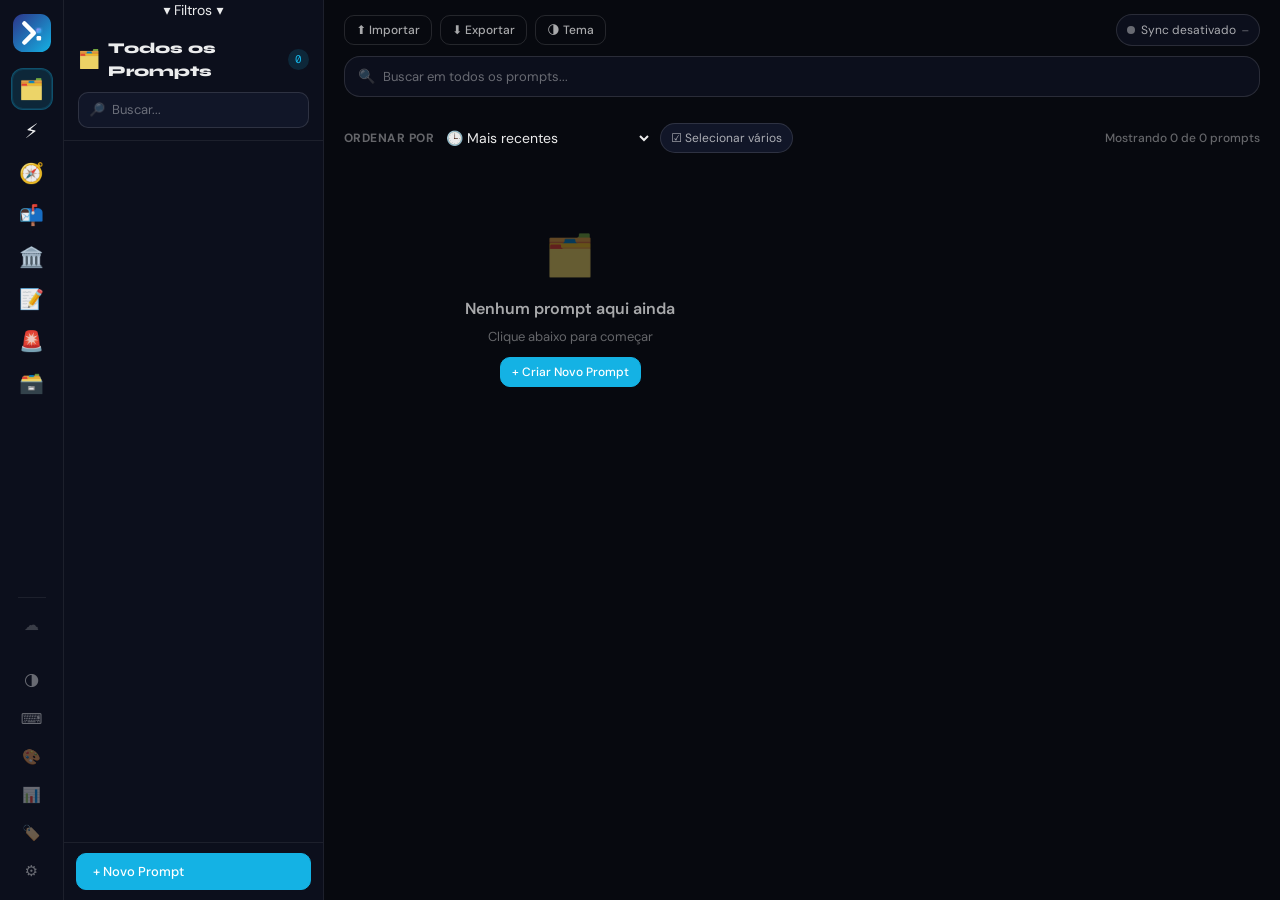
==== commit 9bb78d86: "Add main header controls for sync, theme, import/export and sort selector" ====
--- a/index.html
+++ b/index.html
@@ -30,46 +30,36 @@
   <div id="toasts"></div>
 
   <div class="app">
-    <!-- ══ NAVIGATION SIDEBAR ══ -->
-    <aside class="dock">
-      <div class="dock-logo-wrap">
-        <div class="dock-logo" title="Promptbank" aria-hidden="true" tabindex="-1">
-          <svg viewBox="0 0 100 100" fill="none" xmlns="http://www.w3.org/2000/svg">
-            <defs>
-              <linearGradient id="logoGrad" x1="0%" y1="0%" x2="100%" y2="100%">
-                <stop offset="0%" stop-color="#2D3489" />
-                <stop offset="100%" stop-color="#14B2E4" />
-              </linearGradient>
-              <linearGradient id="glow" x1="0%" y1="0%" x2="100%" y2="100%">
-                <stop offset="0%" stop-color="#a78bfa" />
-                <stop offset="100%" stop-color="#14B2E4" />
-              </linearGradient>
-              <filter id="neonGlow" x="-20%" y="-20%" width="140%" height="140%">
-                <feGaussianBlur stdDeviation="4" result="blur" />
-                <feComposite in="SourceGraphic" in2="blur" operator="over" />
-              </filter>
-            </defs>
-            <rect width="100" height="100" rx="28" fill="url(#logoGrad)" />
-
-            <!-- Terminal Prompt Arrow -->
-            <path d="M 30 25 L 55 50 L 30 75" stroke="#FFFFFF" stroke-width="12" stroke-linecap="round"
-              stroke-linejoin="round" />
-
-            <!-- Data/Bank Bars -->
-            <rect x="62" y="38" width="12" height="12" rx="3" fill="url(#glow)" filter="url(#neonGlow)" />
-            <rect x="62" y="58" width="12" height="12" rx="3" fill="#FFFFFF" />
-          </svg>
-        </div>
-        <div class="dock-brand">
-          <strong>Promptbank</strong>
-          <span>Banco de Prompts</span>
-        </div>
-      </div>
-      <div class="dock-nav-head">Menu</div>
-      <nav id="dockCats" class="dock-cats-nav" aria-label="Categorias principais"></nav>
-      <div class="dock-cta">
-        <button class="btn primary" id="btnNewPrompt">+ Novo Prompt</button>
-      </div>
+    <!-- ══ DOCK ══ -->
+    <nav class="dock">
+      <div class="dock-logo" title="Promptbank" aria-hidden="true" tabindex="-1">
+        <svg viewBox="0 0 100 100" fill="none" xmlns="http://www.w3.org/2000/svg">
+          <defs>
+            <linearGradient id="logoGrad" x1="0%" y1="0%" x2="100%" y2="100%">
+              <stop offset="0%" stop-color="#2D3489" />
+              <stop offset="100%" stop-color="#14B2E4" />
+            </linearGradient>
+            <linearGradient id="glow" x1="0%" y1="0%" x2="100%" y2="100%">
+              <stop offset="0%" stop-color="#a78bfa" />
+              <stop offset="100%" stop-color="#14B2E4" />
+            </linearGradient>
+            <filter id="neonGlow" x="-20%" y="-20%" width="140%" height="140%">
+              <feGaussianBlur stdDeviation="4" result="blur" />
+              <feComposite in="SourceGraphic" in2="blur" operator="over" />
+            </filter>
+          </defs>
+          <rect width="100" height="100" rx="28" fill="url(#logoGrad)" />
+
+          <!-- Terminal Prompt Arrow -->
+          <path d="M 30 25 L 55 50 L 30 75" stroke="#FFFFFF" stroke-width="12" stroke-linecap="round"
+            stroke-linejoin="round" />
+
+          <!-- Data/Bank Bars -->
+          <rect x="62" y="38" width="12" height="12" rx="3" fill="url(#glow)" filter="url(#neonGlow)" />
+          <rect x="62" y="58" width="12" height="12" rx="3" fill="#FFFFFF" />
+        </svg>
+      </div>
+      <div id="dockCats"></div>
       <div class="dock-bottom">
         <div class="dock-sep"></div>
         <div class="dock-icon-btn" id="btnDriveSync" data-state="off" title="Configurar / Sincronizar" role="button"
@@ -104,9 +94,9 @@
         </div>
         <input id="importFile" type="file" accept="application/json" style="display:none;">
       </div>
-    </aside>
-
-    <!-- ══ FILTER SIDEBAR ══ -->
+    </nav>
+
+    <!-- ══ SIDE PANEL ══ -->
     <aside class="side-panel" id="sidePanel">
       <button class="panel-mobile-toggle" id="btnMobilePanelToggle" aria-label="Expandir/recolher filtros">
         <span>▾ Filtros</span>
@@ -120,22 +110,33 @@
         </div>
         <div class="panel-search">
           <span style="color:var(--t3);font-size:13px;" aria-hidden="true">🔎</span>
-          <input type="search" id="sideSearch" placeholder="Buscar localmente..." autocomplete="off">
+          <input type="search" id="sideSearch" placeholder="Buscar..." autocomplete="off">
           <button class="input-clear-btn" id="btnClearSideSearch" title="Limpar busca"
             aria-label="Limpar campo de busca">✕</button>
         </div>
       </div>
-      <div class="panel-filters-title">Filtros · Formato · Status · IA · Tags</div>
       <div class="panel-body" id="panelBody"></div>
-      <div class="panel-footer" id="panelFooter"></div>
+      <div class="panel-footer" id="panelFooter">
+        <button class="btn primary" id="btnNewPrompt" style="flex:1;">+ Novo Prompt</button>
+      </div>
     </aside>
 
-    <!-- ══ MAIN CONTENT ══ -->
+    <!-- ══ MAIN ══ -->
     <main class="main">
-      <header class="main-header">
-        <div class="main-actions-head">
-          <div class="bulk-actions-bar" id="bulkActionsBar"></div>
-          <div class="sort-bar" id="sortBar"></div>
+      <div class="main-header">
+        <div class="main-top-controls" id="mainTopControls">
+          <div class="main-top-controls-left">
+            <button class="btn ghost sm" id="btnImportTop">⬆️ Importar</button>
+            <button class="btn ghost sm" id="btnExportTop">⬇️ Exportar</button>
+            <button class="btn ghost sm" id="btnThemeTop">🌗 Tema</button>
+          </div>
+          <div class="main-top-controls-right">
+            <div class="sync-inline" id="syncInlineStatus" role="status" aria-live="polite">
+              <span class="sync-inline-dot" id="syncInlineDot" data-state="off"></span>
+              <span id="syncInlineText">Sync desativado</span>
+              <span class="sync-inline-time" id="syncInlineTime">—</span>
+            </div>
+          </div>
         </div>
         <div class="search-row">
           <div class="search-input-wrap">
@@ -148,21 +149,9 @@
             Limpar</button>
         </div>
         <div class="active-filter-bar" id="activeFilterBar" aria-live="polite"></div>
-        <div class="main-metrics" aria-label="Métricas rápidas">
-          <div class="metric-card">
-            <span class="metric-label">Fonte</span>
-            <strong class="metric-value">Promptbank</strong>
-          </div>
-          <div class="metric-card">
-            <span class="metric-label">Visão</span>
-            <strong class="metric-value">Biblioteca</strong>
-          </div>
-          <div class="metric-card">
-            <span class="metric-label">Atualização</span>
-            <strong class="metric-value">Tempo real</strong>
-          </div>
-        </div>
-      </header>
+        <div class="bulk-actions-bar" id="bulkActionsBar"></div>
+        <div class="sort-bar" id="sortBar"></div>
+      </div>
       <div class="prompt-grid-wrap">
         <div class="prompt-grid" id="promptGrid" role="list"></div>
       </div>
--- a/css/style.css
+++ b/css/style.css
@@ -25,7 +25,7 @@
   --mono: 'Geist Mono', ui-monospace, monospace;
   --sans: 'DM Sans', ui-sans-serif, system-ui, sans-serif;
   --display: 'Syne', 'DM Sans', sans-serif;
-  --nav-w: clamp(220px, 19vw, 280px);
+  --dock-w: 64px;
   --panel-w: 260px;
   --dock-bottom-h: 60px;
   --sh1: 0 2px 8px rgba(0, 0, 0, .4);
@@ -148,7 +148,7 @@
 /* ══════════ APP SHELL ══════════ */
 .app {
   display: grid;
-  grid-template-columns: var(--nav-w) minmax(240px, 300px) 1fr;
+  grid-template-columns: var(--dock-w) var(--panel-w) 1fr;
   height: 100vh;
 }
 
@@ -158,16 +158,10 @@
   border-right: 1px solid var(--line);
   display: flex;
   flex-direction: column;
-  align-items: stretch;
-  padding: 16px 12px 12px;
-  gap: 10px;
+  align-items: center;
+  padding: 14px 0 12px;
+  gap: 4px;
   z-index: 10;
-}
-
-.dock-logo-wrap {
-  display: flex;
-  align-items: center;
-  gap: 10px;
 }
 
 .dock-logo {
@@ -181,38 +175,6 @@
   transition: transform 0.2s ease, filter 0.2s ease;
 }
 
-.dock-brand {
-  display: flex;
-  flex-direction: column;
-  line-height: 1.1;
-}
-
-.dock-brand strong {
-  font-family: var(--display);
-  font-size: 15px;
-}
-
-.dock-brand span {
-  color: var(--t3);
-  font-size: 11px;
-}
-
-.dock-nav-head {
-  color: var(--t3);
-  text-transform: uppercase;
-  letter-spacing: .08em;
-  font-size: 11px;
-  font-weight: 700;
-  margin-top: 4px;
-  padding: 0 2px;
-}
-
-.dock-cats-nav {
-  display: flex;
-  flex-direction: column;
-  gap: 6px;
-}
-
 .dock-logo:hover {
   transform: scale(1.05);
   filter: drop-shadow(0 0 8px var(--blue));
@@ -237,7 +199,7 @@
 }
 
 .dock-sep {
-  width: 100%;
+  width: 28px;
   height: 1px;
   background: var(--line);
   margin: 6px 0;
@@ -245,16 +207,14 @@
 }
 
 .dock-item {
-  width: 100%;
-  min-height: 42px;
+  width: 42px;
+  height: 42px;
   border-radius: 12px;
-  display: flex;
-  align-items: center;
-  gap: 8px;
-  padding: 8px 10px;
+  display: grid;
+  place-items: center;
   cursor: pointer;
   position: relative;
-  font-size: 16px;
+  font-size: 20px;
   transition: background .15s, transform .15s;
   flex-shrink: 0;
   border: 1px solid transparent;
@@ -274,9 +234,9 @@
 
 .dock-item .tooltip {
   position: absolute;
-  left: 50%;
-  top: calc(100% + 6px);
-  transform: translateX(-50%);
+  left: calc(100% + 10px);
+  top: 50%;
+  transform: translateY(-50%);
   background: var(--bg4);
   border: 1px solid var(--line2);
   color: var(--t1);
@@ -295,13 +255,6 @@
   opacity: 1;
 }
 
-.dock-item::after {
-  content: attr(data-label);
-  font-size: 12px;
-  font-weight: 600;
-  color: var(--t2);
-}
-
 .dock-label {
   display: none;
   font-size: 10px;
@@ -314,19 +267,13 @@
 .dock-bottom {
   margin-top: auto;
   display: flex;
-  flex-wrap: wrap;
-  align-items: stretch;
-  flex-direction: row;
+  flex-direction: column;
+  align-items: center;
   gap: 4px;
 }
 
-.dock-cta .btn {
-  width: 100%;
-  justify-content: center;
-}
-
 .dock-icon-btn {
-  width: calc(50% - 2px);
+  width: 34px;
   height: 34px;
   border-radius: 9px;
   display: grid;
@@ -501,18 +448,9 @@
 .panel-footer {
   padding: 10px 12px;
   border-top: 1px solid var(--line);
-  display: none;
+  display: flex;
   gap: 8px;
   flex-shrink: 0;
-}
-
-.panel-filters-title {
-  font-size: 11px;
-  font-weight: 700;
-  color: var(--t3);
-  padding: 8px 14px 0;
-  text-transform: uppercase;
-  letter-spacing: .06em;
 }
 
 /* Subcategory nav */
@@ -620,9 +558,57 @@
   flex-shrink: 0;
 }
 
-.main-actions-head {
-  display: flex;
-  flex-direction: column;
+
+.main-top-controls {
+  display: flex;
+  align-items: center;
+  justify-content: space-between;
+  gap: 12px;
+  margin-bottom: 10px;
+  flex-wrap: wrap;
+}
+
+.main-top-controls-left,
+.main-top-controls-right {
+  display: flex;
+  align-items: center;
+  gap: 8px;
+  flex-wrap: wrap;
+}
+
+.sync-inline {
+  display: inline-flex;
+  align-items: center;
+  gap: 6px;
+  padding: 6px 10px;
+  border-radius: 999px;
+  border: 1px solid var(--line2);
+  background: var(--bg1);
+  font-size: 12px;
+  color: var(--t2);
+  cursor: pointer;
+}
+
+.sync-inline-dot {
+  width: 8px;
+  height: 8px;
+  border-radius: 999px;
+  background: var(--t3);
+}
+
+.sync-inline-dot[data-state="syncing"] { background: #f5a623; }
+.sync-inline-dot[data-state="ok"] { background: #34d399; }
+.sync-inline-dot[data-state="error"] { background: #ff4d5e; }
+.sync-inline-dot[data-state="off"] { background: var(--t3); }
+
+.sync-inline-time {
+  color: var(--t3);
+  font-family: var(--mono);
+  font-size: 11px;
+}
+
+.sort-select {
+  min-width: 210px;
 }
 
 .search-row {
@@ -796,34 +782,6 @@
   padding: 8px 0 4px;
   align-items: center;
   flex-wrap: wrap;
-}
-
-.main-metrics {
-  display: grid;
-  grid-template-columns: repeat(3, minmax(0, 1fr));
-  gap: 8px;
-  margin-bottom: 8px;
-}
-
-.metric-card {
-  border: 1px solid var(--line);
-  border-radius: var(--r2);
-  background: var(--bg1);
-  padding: 8px 10px;
-  display: flex;
-  flex-direction: column;
-}
-
-.metric-label {
-  font-size: 10px;
-  color: var(--t3);
-  text-transform: uppercase;
-  letter-spacing: .06em;
-}
-
-.metric-value {
-  font-size: 12px;
-  color: var(--t1);
 }
 
 .sort-label {
@@ -1599,7 +1557,7 @@
 
 @media (max-width: 1024px) {
   .app {
-    grid-template-columns: minmax(200px, 240px) 220px 1fr;
+    grid-template-columns: var(--dock-w) 220px 1fr;
   }
 }
 
@@ -1659,6 +1617,20 @@
     opacity: 0.8;
   }
 
+
+  .main-top-controls {
+    margin-bottom: 8px;
+  }
+
+  .main-top-controls-left,
+  .main-top-controls-right {
+    width: 100%;
+  }
+
+  .sync-inline {
+    width: 100%;
+    justify-content: center;
+  }
   .main-search {
     margin: 10px;
   }
@@ -1778,4 +1750,4 @@
     flex: 1;
     justify-content: center;
   }
-}
+}
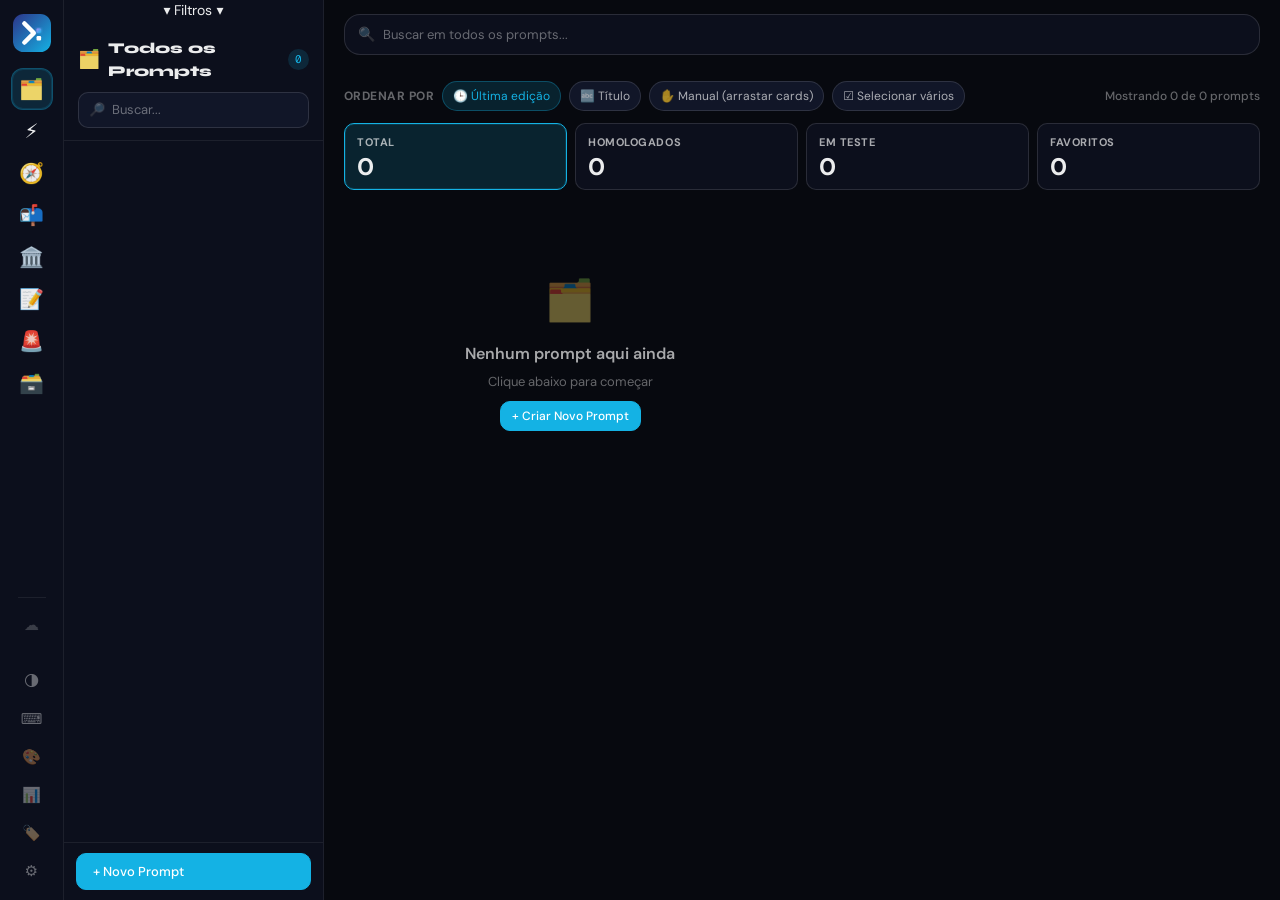
==== commit 808d45d6: "feat: adicionar KPIs interativos acima da grade" ====
--- a/index.html
+++ b/index.html
@@ -124,20 +124,6 @@
     <!-- ══ MAIN ══ -->
     <main class="main">
       <div class="main-header">
-        <div class="main-top-controls" id="mainTopControls">
-          <div class="main-top-controls-left">
-            <button class="btn ghost sm" id="btnImportTop">⬆️ Importar</button>
-            <button class="btn ghost sm" id="btnExportTop">⬇️ Exportar</button>
-            <button class="btn ghost sm" id="btnThemeTop">🌗 Tema</button>
-          </div>
-          <div class="main-top-controls-right">
-            <div class="sync-inline" id="syncInlineStatus" role="status" aria-live="polite">
-              <span class="sync-inline-dot" id="syncInlineDot" data-state="off"></span>
-              <span id="syncInlineText">Sync desativado</span>
-              <span class="sync-inline-time" id="syncInlineTime">—</span>
-            </div>
-          </div>
-        </div>
         <div class="search-row">
           <div class="search-input-wrap">
             <span style="color:var(--t3);" aria-hidden="true">🔍</span>
@@ -151,6 +137,7 @@
         <div class="active-filter-bar" id="activeFilterBar" aria-live="polite"></div>
         <div class="bulk-actions-bar" id="bulkActionsBar"></div>
         <div class="sort-bar" id="sortBar"></div>
+        <div class="kpi-bar" id="kpiBar" aria-label="Indicadores de prompts"></div>
       </div>
       <div class="prompt-grid-wrap">
         <div class="prompt-grid" id="promptGrid" role="list"></div>
--- a/css/style.css
+++ b/css/style.css
@@ -558,59 +558,6 @@
   flex-shrink: 0;
 }
 
-
-.main-top-controls {
-  display: flex;
-  align-items: center;
-  justify-content: space-between;
-  gap: 12px;
-  margin-bottom: 10px;
-  flex-wrap: wrap;
-}
-
-.main-top-controls-left,
-.main-top-controls-right {
-  display: flex;
-  align-items: center;
-  gap: 8px;
-  flex-wrap: wrap;
-}
-
-.sync-inline {
-  display: inline-flex;
-  align-items: center;
-  gap: 6px;
-  padding: 6px 10px;
-  border-radius: 999px;
-  border: 1px solid var(--line2);
-  background: var(--bg1);
-  font-size: 12px;
-  color: var(--t2);
-  cursor: pointer;
-}
-
-.sync-inline-dot {
-  width: 8px;
-  height: 8px;
-  border-radius: 999px;
-  background: var(--t3);
-}
-
-.sync-inline-dot[data-state="syncing"] { background: #f5a623; }
-.sync-inline-dot[data-state="ok"] { background: #34d399; }
-.sync-inline-dot[data-state="error"] { background: #ff4d5e; }
-.sync-inline-dot[data-state="off"] { background: var(--t3); }
-
-.sync-inline-time {
-  color: var(--t3);
-  font-family: var(--mono);
-  font-size: 11px;
-}
-
-.sort-select {
-  min-width: 210px;
-}
-
 .search-row {
   display: flex;
   align-items: center;
@@ -809,6 +756,50 @@
   font-size: 12px;
   cursor: pointer;
   user-select: none;
+}
+
+.kpi-bar {
+  display: grid;
+  grid-template-columns: repeat(auto-fit, minmax(132px, 1fr));
+  gap: 8px;
+  padding: 8px 0 12px;
+}
+
+.kpi-card {
+  border: 1px solid var(--line2);
+  background: var(--bg1);
+  border-radius: var(--r2);
+  padding: 10px 12px;
+  display: flex;
+  flex-direction: column;
+  align-items: flex-start;
+  gap: 4px;
+}
+
+.kpi-card:hover {
+  border-color: var(--blue-b);
+  background: var(--bg2);
+}
+
+.kpi-card.active {
+  border-color: var(--blue);
+  background: var(--blue-g);
+  box-shadow: 0 0 0 1px var(--blue-g) inset;
+}
+
+.kpi-label {
+  font-size: 11px;
+  color: var(--t2);
+  text-transform: uppercase;
+  letter-spacing: .05em;
+  font-weight: 700;
+}
+
+.kpi-value {
+  font-size: 24px;
+  font-weight: 700;
+  color: var(--t1);
+  line-height: 1;
 }
 
 .sort-chip.active {
@@ -1617,20 +1608,6 @@
     opacity: 0.8;
   }
 
-
-  .main-top-controls {
-    margin-bottom: 8px;
-  }
-
-  .main-top-controls-left,
-  .main-top-controls-right {
-    width: 100%;
-  }
-
-  .sync-inline {
-    width: 100%;
-    justify-content: center;
-  }
   .main-search {
     margin: 10px;
   }
@@ -1750,4 +1727,4 @@
     flex: 1;
     justify-content: center;
   }
-}+}
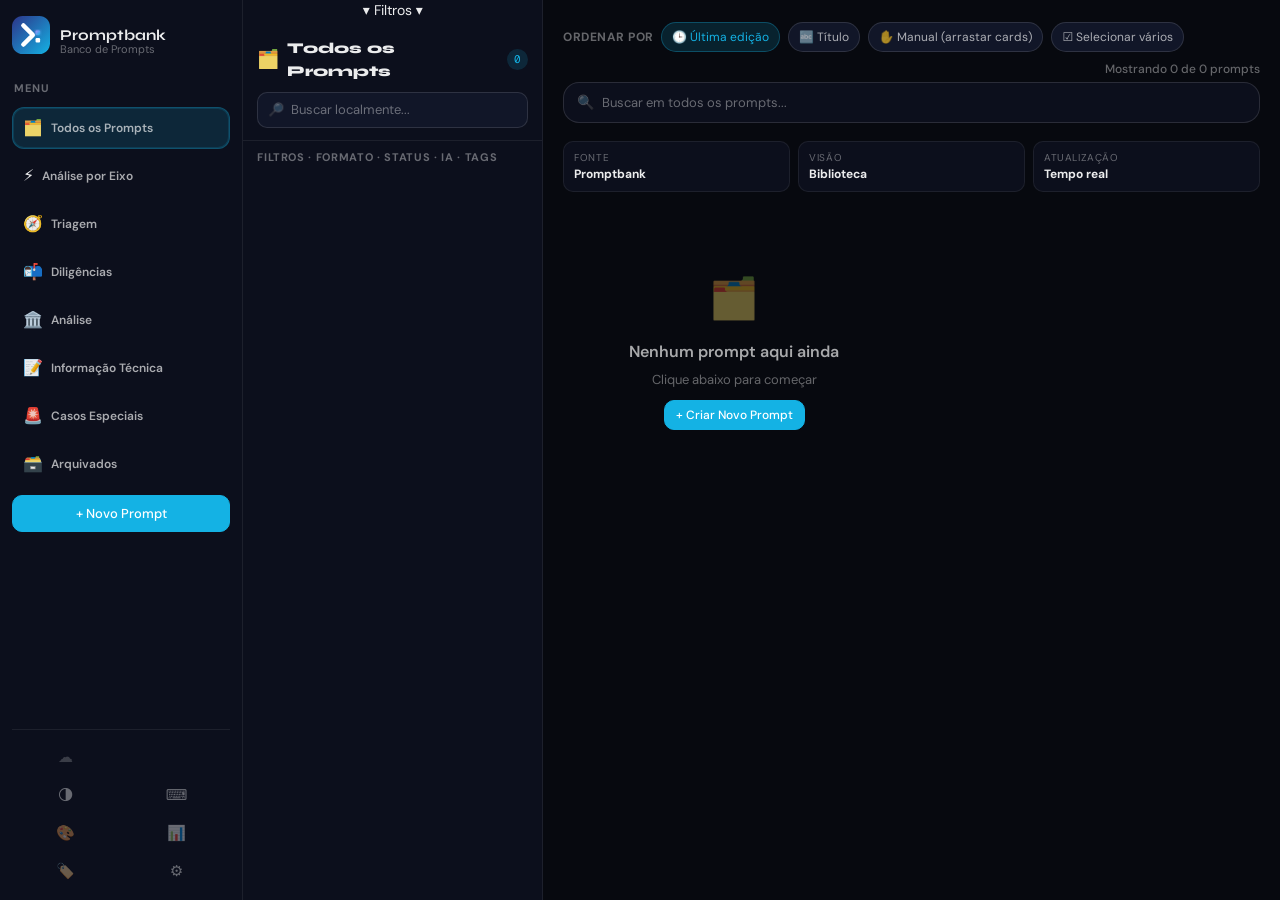
==== commit 09852b71: "Merge pull request #36 from matheussilva421/codex/reorganize-html-structure-and-update-css Refatora " ====
--- a/index.html
+++ b/index.html
@@ -30,36 +30,46 @@
   <div id="toasts"></div>
 
   <div class="app">
-    <!-- ══ DOCK ══ -->
-    <nav class="dock">
-      <div class="dock-logo" title="Promptbank" aria-hidden="true" tabindex="-1">
-        <svg viewBox="0 0 100 100" fill="none" xmlns="http://www.w3.org/2000/svg">
-          <defs>
-            <linearGradient id="logoGrad" x1="0%" y1="0%" x2="100%" y2="100%">
-              <stop offset="0%" stop-color="#2D3489" />
-              <stop offset="100%" stop-color="#14B2E4" />
-            </linearGradient>
-            <linearGradient id="glow" x1="0%" y1="0%" x2="100%" y2="100%">
-              <stop offset="0%" stop-color="#a78bfa" />
-              <stop offset="100%" stop-color="#14B2E4" />
-            </linearGradient>
-            <filter id="neonGlow" x="-20%" y="-20%" width="140%" height="140%">
-              <feGaussianBlur stdDeviation="4" result="blur" />
-              <feComposite in="SourceGraphic" in2="blur" operator="over" />
-            </filter>
-          </defs>
-          <rect width="100" height="100" rx="28" fill="url(#logoGrad)" />
-
-          <!-- Terminal Prompt Arrow -->
-          <path d="M 30 25 L 55 50 L 30 75" stroke="#FFFFFF" stroke-width="12" stroke-linecap="round"
-            stroke-linejoin="round" />
-
-          <!-- Data/Bank Bars -->
-          <rect x="62" y="38" width="12" height="12" rx="3" fill="url(#glow)" filter="url(#neonGlow)" />
-          <rect x="62" y="58" width="12" height="12" rx="3" fill="#FFFFFF" />
-        </svg>
-      </div>
-      <div id="dockCats"></div>
+    <!-- ══ NAVIGATION SIDEBAR ══ -->
+    <aside class="dock">
+      <div class="dock-logo-wrap">
+        <div class="dock-logo" title="Promptbank" aria-hidden="true" tabindex="-1">
+          <svg viewBox="0 0 100 100" fill="none" xmlns="http://www.w3.org/2000/svg">
+            <defs>
+              <linearGradient id="logoGrad" x1="0%" y1="0%" x2="100%" y2="100%">
+                <stop offset="0%" stop-color="#2D3489" />
+                <stop offset="100%" stop-color="#14B2E4" />
+              </linearGradient>
+              <linearGradient id="glow" x1="0%" y1="0%" x2="100%" y2="100%">
+                <stop offset="0%" stop-color="#a78bfa" />
+                <stop offset="100%" stop-color="#14B2E4" />
+              </linearGradient>
+              <filter id="neonGlow" x="-20%" y="-20%" width="140%" height="140%">
+                <feGaussianBlur stdDeviation="4" result="blur" />
+                <feComposite in="SourceGraphic" in2="blur" operator="over" />
+              </filter>
+            </defs>
+            <rect width="100" height="100" rx="28" fill="url(#logoGrad)" />
+
+            <!-- Terminal Prompt Arrow -->
+            <path d="M 30 25 L 55 50 L 30 75" stroke="#FFFFFF" stroke-width="12" stroke-linecap="round"
+              stroke-linejoin="round" />
+
+            <!-- Data/Bank Bars -->
+            <rect x="62" y="38" width="12" height="12" rx="3" fill="url(#glow)" filter="url(#neonGlow)" />
+            <rect x="62" y="58" width="12" height="12" rx="3" fill="#FFFFFF" />
+          </svg>
+        </div>
+        <div class="dock-brand">
+          <strong>Promptbank</strong>
+          <span>Banco de Prompts</span>
+        </div>
+      </div>
+      <div class="dock-nav-head">Menu</div>
+      <nav id="dockCats" class="dock-cats-nav" aria-label="Categorias principais"></nav>
+      <div class="dock-cta">
+        <button class="btn primary" id="btnNewPrompt">+ Novo Prompt</button>
+      </div>
       <div class="dock-bottom">
         <div class="dock-sep"></div>
         <div class="dock-icon-btn" id="btnDriveSync" data-state="off" title="Configurar / Sincronizar" role="button"
@@ -94,9 +104,9 @@
         </div>
         <input id="importFile" type="file" accept="application/json" style="display:none;">
       </div>
-    </nav>
-
-    <!-- ══ SIDE PANEL ══ -->
+    </aside>
+
+    <!-- ══ FILTER SIDEBAR ══ -->
     <aside class="side-panel" id="sidePanel">
       <button class="panel-mobile-toggle" id="btnMobilePanelToggle" aria-label="Expandir/recolher filtros">
         <span>▾ Filtros</span>
@@ -110,20 +120,23 @@
         </div>
         <div class="panel-search">
           <span style="color:var(--t3);font-size:13px;" aria-hidden="true">🔎</span>
-          <input type="search" id="sideSearch" placeholder="Buscar..." autocomplete="off">
+          <input type="search" id="sideSearch" placeholder="Buscar localmente..." autocomplete="off">
           <button class="input-clear-btn" id="btnClearSideSearch" title="Limpar busca"
             aria-label="Limpar campo de busca">✕</button>
         </div>
       </div>
+      <div class="panel-filters-title">Filtros · Formato · Status · IA · Tags</div>
       <div class="panel-body" id="panelBody"></div>
-      <div class="panel-footer" id="panelFooter">
-        <button class="btn primary" id="btnNewPrompt" style="flex:1;">+ Novo Prompt</button>
-      </div>
+      <div class="panel-footer" id="panelFooter"></div>
     </aside>
 
-    <!-- ══ MAIN ══ -->
+    <!-- ══ MAIN CONTENT ══ -->
     <main class="main">
-      <div class="main-header">
+      <header class="main-header">
+        <div class="main-actions-head">
+          <div class="bulk-actions-bar" id="bulkActionsBar"></div>
+          <div class="sort-bar" id="sortBar"></div>
+        </div>
         <div class="search-row">
           <div class="search-input-wrap">
             <span style="color:var(--t3);" aria-hidden="true">🔍</span>
@@ -135,10 +148,21 @@
             Limpar</button>
         </div>
         <div class="active-filter-bar" id="activeFilterBar" aria-live="polite"></div>
-        <div class="bulk-actions-bar" id="bulkActionsBar"></div>
-        <div class="sort-bar" id="sortBar"></div>
-        <div class="kpi-bar" id="kpiBar" aria-label="Indicadores de prompts"></div>
-      </div>
+        <div class="main-metrics" aria-label="Métricas rápidas">
+          <div class="metric-card">
+            <span class="metric-label">Fonte</span>
+            <strong class="metric-value">Promptbank</strong>
+          </div>
+          <div class="metric-card">
+            <span class="metric-label">Visão</span>
+            <strong class="metric-value">Biblioteca</strong>
+          </div>
+          <div class="metric-card">
+            <span class="metric-label">Atualização</span>
+            <strong class="metric-value">Tempo real</strong>
+          </div>
+        </div>
+      </header>
       <div class="prompt-grid-wrap">
         <div class="prompt-grid" id="promptGrid" role="list"></div>
       </div>
--- a/css/style.css
+++ b/css/style.css
@@ -25,7 +25,7 @@
   --mono: 'Geist Mono', ui-monospace, monospace;
   --sans: 'DM Sans', ui-sans-serif, system-ui, sans-serif;
   --display: 'Syne', 'DM Sans', sans-serif;
-  --dock-w: 64px;
+  --nav-w: clamp(220px, 19vw, 280px);
   --panel-w: 260px;
   --dock-bottom-h: 60px;
   --sh1: 0 2px 8px rgba(0, 0, 0, .4);
@@ -148,7 +148,7 @@
 /* ══════════ APP SHELL ══════════ */
 .app {
   display: grid;
-  grid-template-columns: var(--dock-w) var(--panel-w) 1fr;
+  grid-template-columns: var(--nav-w) minmax(240px, 300px) 1fr;
   height: 100vh;
 }
 
@@ -158,10 +158,16 @@
   border-right: 1px solid var(--line);
   display: flex;
   flex-direction: column;
+  align-items: stretch;
+  padding: 16px 12px 12px;
+  gap: 10px;
+  z-index: 10;
+}
+
+.dock-logo-wrap {
+  display: flex;
   align-items: center;
-  padding: 14px 0 12px;
-  gap: 4px;
-  z-index: 10;
+  gap: 10px;
 }
 
 .dock-logo {
@@ -175,6 +181,38 @@
   transition: transform 0.2s ease, filter 0.2s ease;
 }
 
+.dock-brand {
+  display: flex;
+  flex-direction: column;
+  line-height: 1.1;
+}
+
+.dock-brand strong {
+  font-family: var(--display);
+  font-size: 15px;
+}
+
+.dock-brand span {
+  color: var(--t3);
+  font-size: 11px;
+}
+
+.dock-nav-head {
+  color: var(--t3);
+  text-transform: uppercase;
+  letter-spacing: .08em;
+  font-size: 11px;
+  font-weight: 700;
+  margin-top: 4px;
+  padding: 0 2px;
+}
+
+.dock-cats-nav {
+  display: flex;
+  flex-direction: column;
+  gap: 6px;
+}
+
 .dock-logo:hover {
   transform: scale(1.05);
   filter: drop-shadow(0 0 8px var(--blue));
@@ -199,7 +237,7 @@
 }
 
 .dock-sep {
-  width: 28px;
+  width: 100%;
   height: 1px;
   background: var(--line);
   margin: 6px 0;
@@ -207,14 +245,16 @@
 }
 
 .dock-item {
-  width: 42px;
-  height: 42px;
+  width: 100%;
+  min-height: 42px;
   border-radius: 12px;
-  display: grid;
-  place-items: center;
+  display: flex;
+  align-items: center;
+  gap: 8px;
+  padding: 8px 10px;
   cursor: pointer;
   position: relative;
-  font-size: 20px;
+  font-size: 16px;
   transition: background .15s, transform .15s;
   flex-shrink: 0;
   border: 1px solid transparent;
@@ -234,9 +274,9 @@
 
 .dock-item .tooltip {
   position: absolute;
-  left: calc(100% + 10px);
-  top: 50%;
-  transform: translateY(-50%);
+  left: 50%;
+  top: calc(100% + 6px);
+  transform: translateX(-50%);
   background: var(--bg4);
   border: 1px solid var(--line2);
   color: var(--t1);
@@ -255,6 +295,13 @@
   opacity: 1;
 }
 
+.dock-item::after {
+  content: attr(data-label);
+  font-size: 12px;
+  font-weight: 600;
+  color: var(--t2);
+}
+
 .dock-label {
   display: none;
   font-size: 10px;
@@ -267,13 +314,19 @@
 .dock-bottom {
   margin-top: auto;
   display: flex;
-  flex-direction: column;
-  align-items: center;
+  flex-wrap: wrap;
+  align-items: stretch;
+  flex-direction: row;
   gap: 4px;
 }
 
+.dock-cta .btn {
+  width: 100%;
+  justify-content: center;
+}
+
 .dock-icon-btn {
-  width: 34px;
+  width: calc(50% - 2px);
   height: 34px;
   border-radius: 9px;
   display: grid;
@@ -448,9 +501,18 @@
 .panel-footer {
   padding: 10px 12px;
   border-top: 1px solid var(--line);
-  display: flex;
+  display: none;
   gap: 8px;
   flex-shrink: 0;
+}
+
+.panel-filters-title {
+  font-size: 11px;
+  font-weight: 700;
+  color: var(--t3);
+  padding: 8px 14px 0;
+  text-transform: uppercase;
+  letter-spacing: .06em;
 }
 
 /* Subcategory nav */
@@ -558,6 +620,11 @@
   flex-shrink: 0;
 }
 
+.main-actions-head {
+  display: flex;
+  flex-direction: column;
+}
+
 .search-row {
   display: flex;
   align-items: center;
@@ -729,6 +796,34 @@
   padding: 8px 0 4px;
   align-items: center;
   flex-wrap: wrap;
+}
+
+.main-metrics {
+  display: grid;
+  grid-template-columns: repeat(3, minmax(0, 1fr));
+  gap: 8px;
+  margin-bottom: 8px;
+}
+
+.metric-card {
+  border: 1px solid var(--line);
+  border-radius: var(--r2);
+  background: var(--bg1);
+  padding: 8px 10px;
+  display: flex;
+  flex-direction: column;
+}
+
+.metric-label {
+  font-size: 10px;
+  color: var(--t3);
+  text-transform: uppercase;
+  letter-spacing: .06em;
+}
+
+.metric-value {
+  font-size: 12px;
+  color: var(--t1);
 }
 
 .sort-label {
@@ -756,50 +851,6 @@
   font-size: 12px;
   cursor: pointer;
   user-select: none;
-}
-
-.kpi-bar {
-  display: grid;
-  grid-template-columns: repeat(auto-fit, minmax(132px, 1fr));
-  gap: 8px;
-  padding: 8px 0 12px;
-}
-
-.kpi-card {
-  border: 1px solid var(--line2);
-  background: var(--bg1);
-  border-radius: var(--r2);
-  padding: 10px 12px;
-  display: flex;
-  flex-direction: column;
-  align-items: flex-start;
-  gap: 4px;
-}
-
-.kpi-card:hover {
-  border-color: var(--blue-b);
-  background: var(--bg2);
-}
-
-.kpi-card.active {
-  border-color: var(--blue);
-  background: var(--blue-g);
-  box-shadow: 0 0 0 1px var(--blue-g) inset;
-}
-
-.kpi-label {
-  font-size: 11px;
-  color: var(--t2);
-  text-transform: uppercase;
-  letter-spacing: .05em;
-  font-weight: 700;
-}
-
-.kpi-value {
-  font-size: 24px;
-  font-weight: 700;
-  color: var(--t1);
-  line-height: 1;
 }
 
 .sort-chip.active {
@@ -1548,7 +1599,7 @@
 
 @media (max-width: 1024px) {
   .app {
-    grid-template-columns: var(--dock-w) 220px 1fr;
+    grid-template-columns: minmax(200px, 240px) 220px 1fr;
   }
 }
 
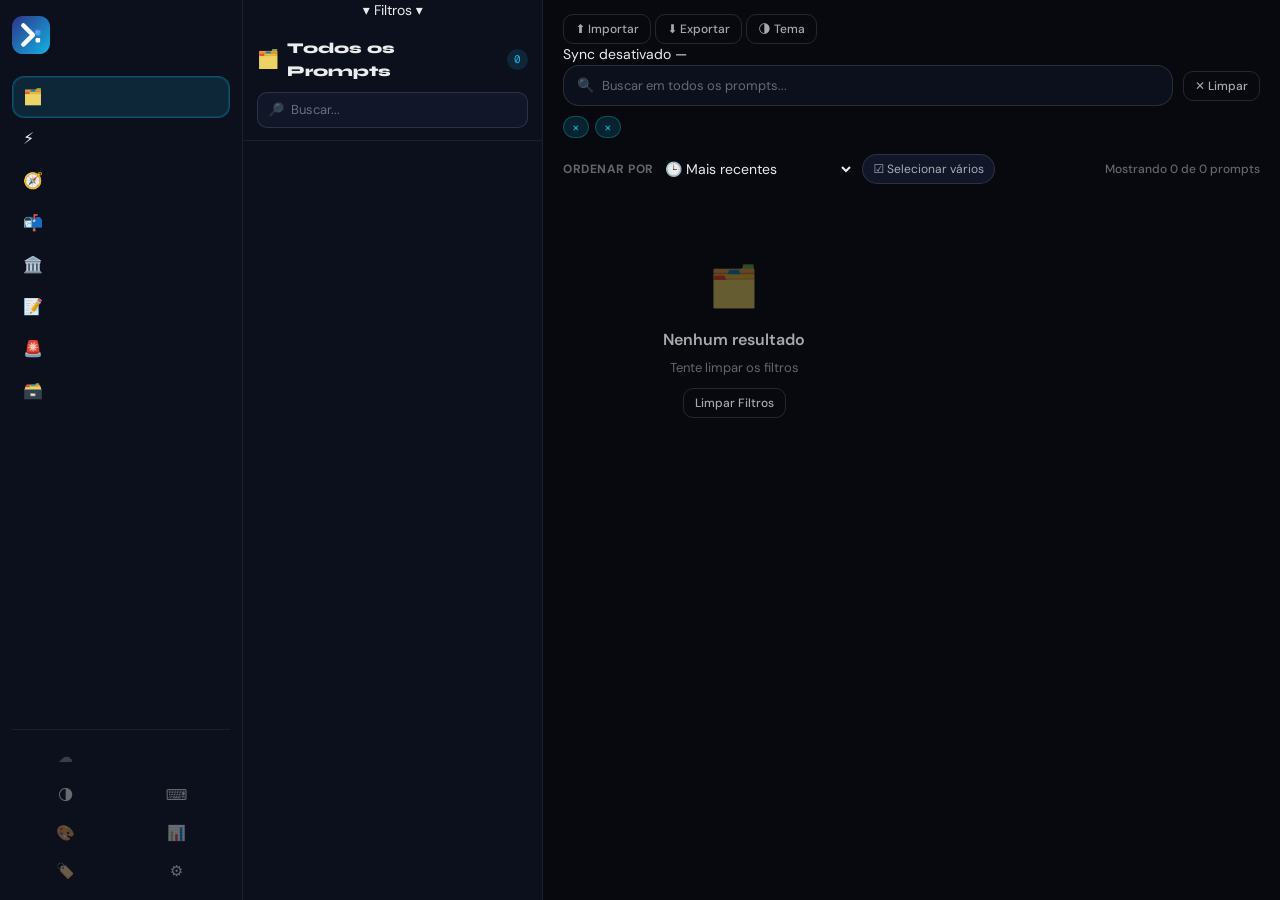
==== commit 4298523b: "Update index.html Co-authored-by: Copilot <175728472+Copilot@users.noreply.github.com>" ====
--- a/index.html
+++ b/index.html
@@ -30,46 +30,36 @@
   <div id="toasts"></div>
 
   <div class="app">
-    <!-- ══ NAVIGATION SIDEBAR ══ -->
-    <aside class="dock">
-      <div class="dock-logo-wrap">
-        <div class="dock-logo" title="Promptbank" aria-hidden="true" tabindex="-1">
-          <svg viewBox="0 0 100 100" fill="none" xmlns="http://www.w3.org/2000/svg">
-            <defs>
-              <linearGradient id="logoGrad" x1="0%" y1="0%" x2="100%" y2="100%">
-                <stop offset="0%" stop-color="#2D3489" />
-                <stop offset="100%" stop-color="#14B2E4" />
-              </linearGradient>
-              <linearGradient id="glow" x1="0%" y1="0%" x2="100%" y2="100%">
-                <stop offset="0%" stop-color="#a78bfa" />
-                <stop offset="100%" stop-color="#14B2E4" />
-              </linearGradient>
-              <filter id="neonGlow" x="-20%" y="-20%" width="140%" height="140%">
-                <feGaussianBlur stdDeviation="4" result="blur" />
-                <feComposite in="SourceGraphic" in2="blur" operator="over" />
-              </filter>
-            </defs>
-            <rect width="100" height="100" rx="28" fill="url(#logoGrad)" />
-
-            <!-- Terminal Prompt Arrow -->
-            <path d="M 30 25 L 55 50 L 30 75" stroke="#FFFFFF" stroke-width="12" stroke-linecap="round"
-              stroke-linejoin="round" />
-
-            <!-- Data/Bank Bars -->
-            <rect x="62" y="38" width="12" height="12" rx="3" fill="url(#glow)" filter="url(#neonGlow)" />
-            <rect x="62" y="58" width="12" height="12" rx="3" fill="#FFFFFF" />
-          </svg>
-        </div>
-        <div class="dock-brand">
-          <strong>Promptbank</strong>
-          <span>Banco de Prompts</span>
-        </div>
-      </div>
-      <div class="dock-nav-head">Menu</div>
-      <nav id="dockCats" class="dock-cats-nav" aria-label="Categorias principais"></nav>
-      <div class="dock-cta">
-        <button class="btn primary" id="btnNewPrompt">+ Novo Prompt</button>
-      </div>
+    <!-- ══ DOCK ══ -->
+    <nav class="dock">
+      <div class="dock-logo" title="Promptbank" aria-hidden="true" tabindex="-1">
+        <svg viewBox="0 0 100 100" fill="none" xmlns="http://www.w3.org/2000/svg">
+          <defs>
+            <linearGradient id="logoGrad" x1="0%" y1="0%" x2="100%" y2="100%">
+              <stop offset="0%" stop-color="#2D3489" />
+              <stop offset="100%" stop-color="#14B2E4" />
+            </linearGradient>
+            <linearGradient id="glow" x1="0%" y1="0%" x2="100%" y2="100%">
+              <stop offset="0%" stop-color="#a78bfa" />
+              <stop offset="100%" stop-color="#14B2E4" />
+            </linearGradient>
+            <filter id="neonGlow" x="-20%" y="-20%" width="140%" height="140%">
+              <feGaussianBlur stdDeviation="4" result="blur" />
+              <feComposite in="SourceGraphic" in2="blur" operator="over" />
+            </filter>
+          </defs>
+          <rect width="100" height="100" rx="28" fill="url(#logoGrad)" />
+
+          <!-- Terminal Prompt Arrow -->
+          <path d="M 30 25 L 55 50 L 30 75" stroke="#FFFFFF" stroke-width="12" stroke-linecap="round"
+            stroke-linejoin="round" />
+
+          <!-- Data/Bank Bars -->
+          <rect x="62" y="38" width="12" height="12" rx="3" fill="url(#glow)" filter="url(#neonGlow)" />
+          <rect x="62" y="58" width="12" height="12" rx="3" fill="#FFFFFF" />
+        </svg>
+      </div>
+      <div id="dockCats"></div>
       <div class="dock-bottom">
         <div class="dock-sep"></div>
         <div class="dock-icon-btn" id="btnDriveSync" data-state="off" title="Configurar / Sincronizar" role="button"
@@ -104,9 +94,9 @@
         </div>
         <input id="importFile" type="file" accept="application/json" style="display:none;">
       </div>
-    </aside>
-
-    <!-- ══ FILTER SIDEBAR ══ -->
+    </nav>
+
+    <!-- ══ SIDE PANEL ══ -->
     <aside class="side-panel" id="sidePanel">
       <button class="panel-mobile-toggle" id="btnMobilePanelToggle" aria-label="Expandir/recolher filtros">
         <span>▾ Filtros</span>
@@ -120,22 +110,35 @@
         </div>
         <div class="panel-search">
           <span style="color:var(--t3);font-size:13px;" aria-hidden="true">🔎</span>
-          <input type="search" id="sideSearch" placeholder="Buscar localmente..." autocomplete="off">
+          <input type="search" id="sideSearch" placeholder="Buscar..." autocomplete="off">
           <button class="input-clear-btn" id="btnClearSideSearch" title="Limpar busca"
             aria-label="Limpar campo de busca">✕</button>
         </div>
       </div>
-      <div class="panel-filters-title">Filtros · Formato · Status · IA · Tags</div>
       <div class="panel-body" id="panelBody"></div>
-      <div class="panel-footer" id="panelFooter"></div>
+      <div class="panel-footer" id="panelFooter">
+        <button class="btn primary" id="btnNewPrompt" style="flex:1;">+ Novo Prompt</button>
+      </div>
     </aside>
 
-    <!-- ══ MAIN CONTENT ══ -->
+    <!-- ══ MAIN ══ -->
     <main class="main">
-      <header class="main-header">
-        <div class="main-actions-head">
-          <div class="bulk-actions-bar" id="bulkActionsBar"></div>
-          <div class="sort-bar" id="sortBar"></div>
+      <div class="main-header">
+        <div class="main-top-controls" id="mainTopControls">
+          <div class="main-top-controls-left">
+            <button class="btn ghost sm" id="btnImportTop">⬆️ Importar</button>
+            <button class="btn ghost sm" id="btnExportTop">⬇️ Exportar</button>
+            <button class="btn ghost sm" id="btnThemeTop">🌗 Tema</button>
+          </div>
+          <div class="main-top-controls-right">
+            <button class="sync-inline" id="syncInlineStatus" type="button" aria-label="Abrir status de sincronização">
+              <span class="sync-inline-status-text" role="status" aria-live="polite">
+                <span class="sync-inline-dot" id="syncInlineDot" data-state="off"></span>
+                <span id="syncInlineText">Sync desativado</span>
+                <span class="sync-inline-time" id="syncInlineTime">—</span>
+              </span>
+            </button>
+          </div>
         </div>
         <div class="search-row">
           <div class="search-input-wrap">
@@ -148,21 +151,9 @@
             Limpar</button>
         </div>
         <div class="active-filter-bar" id="activeFilterBar" aria-live="polite"></div>
-        <div class="main-metrics" aria-label="Métricas rápidas">
-          <div class="metric-card">
-            <span class="metric-label">Fonte</span>
-            <strong class="metric-value">Promptbank</strong>
-          </div>
-          <div class="metric-card">
-            <span class="metric-label">Visão</span>
-            <strong class="metric-value">Biblioteca</strong>
-          </div>
-          <div class="metric-card">
-            <span class="metric-label">Atualização</span>
-            <strong class="metric-value">Tempo real</strong>
-          </div>
-        </div>
-      </header>
+        <div class="bulk-actions-bar" id="bulkActionsBar"></div>
+        <div class="sort-bar" id="sortBar"></div>
+      </div>
       <div class="prompt-grid-wrap">
         <div class="prompt-grid" id="promptGrid" role="list"></div>
       </div>
--- a/css/style.css
+++ b/css/style.css
@@ -31,6 +31,42 @@
   --sh1: 0 2px 8px rgba(0, 0, 0, .4);
   --sh2: 0 8px 28px rgba(0, 0, 0, .5);
   --sh3: 0 20px 60px rgba(0, 0, 0, .6);
+  --surface-elev-1: var(--bg1);
+  --surface-elev-2: var(--bg2);
+  --surface-elev-3: var(--bg3);
+  --state-hover-bg: var(--bg3);
+  --state-active-bg: var(--blue-g);
+  --state-active-border: var(--blue-b);
+  --state-selected-border: var(--blue);
+  --state-selected-shadow: 0 0 0 1px var(--blue-b), 0 8px 22px var(--blue-g);
+  --chip-status-bg: rgba(52, 211, 153, .12);
+  --chip-status-border: rgba(52, 211, 153, .3);
+  --chip-format-bg: var(--bg3);
+  --chip-format-border: var(--line2);
+  --chip-ai-bg: var(--bg3);
+  --chip-ai-border: var(--line2);
+  --chip-tag-bg: var(--bg2);
+  --chip-tag-border: var(--line);
+  --type-title-size: 13px;
+  --type-title-weight: 600;
+  --type-subtitle-size: 12px;
+  --type-subtitle-weight: 500;
+  --type-micro-size: 11px;
+  --type-micro-weight: 500;
+  --radius-sm: 6px;
+  --radius-md: 10px;
+  --radius-lg: 16px;
+  --radius-xl: 22px;
+  --radius-pill: 99px;
+  --border-soft: 1px solid var(--line);
+  --border-strong: 1px solid var(--line2);
+  --shadow-elev-1: var(--sh1);
+  --shadow-elev-2: var(--sh2);
+  --shadow-elev-3: var(--sh3);
+  --r1: var(--radius-sm);
+  --r2: var(--radius-md);
+  --r3: var(--radius-lg);
+  --r4: var(--radius-xl);
 }
 
 [data-theme="light"] {
@@ -55,6 +91,8 @@
   --sh1: 0 2px 8px rgba(0, 0, 0, .08);
   --sh2: 0 8px 28px rgba(0, 0, 0, .10);
   --sh3: 0 20px 60px rgba(0, 0, 0, .14);
+  --chip-status-bg: rgba(21, 128, 61, .10);
+  --chip-status-border: rgba(21, 128, 61, .24);
 }
 
 *,
@@ -328,7 +366,7 @@
 .dock-icon-btn {
   width: calc(50% - 2px);
   height: 34px;
-  border-radius: 9px;
+  border-radius: var(--r2);
   display: grid;
   place-items: center;
   font-size: 15px;
@@ -342,7 +380,7 @@
 
 .dock-icon-btn:hover {
   color: var(--t1);
-  background: var(--bg3);
+  background: var(--state-hover-bg);
 }
 
 .dock-icon-btn:active {
@@ -586,12 +624,17 @@
 }
 
 .chip {
+  display: inline-flex;
+  align-items: center;
+  gap: 3px;
   padding: 3px 9px;
-  border-radius: 99px;
-  font-size: 11.5px;
+  border-radius: var(--radius-pill);
+  font-size: var(--type-micro-size);
+  font-weight: var(--type-micro-weight);
   cursor: pointer;
-  border: 1px solid var(--line2);
+  border: var(--border-strong);
   color: var(--t2);
+  background: transparent;
   transition: all .12s;
   user-select: none;
 }
@@ -696,10 +739,10 @@
   align-items: center;
   gap: 5px;
   padding: 3px 8px;
-  border-radius: 99px;
+  border-radius: var(--radius-pill);
   font-size: 12px;
-  background: var(--blue-g);
-  border: 1px solid var(--blue-b);
+  background: var(--state-active-bg);
+  border: 1px solid var(--state-active-border);
   color: var(--blue);
 }
 
@@ -727,8 +770,8 @@
 }
 
 .prompt-card.selected {
-  border-color: var(--blue);
-  box-shadow: 0 0 0 1px var(--blue-b), 0 8px 22px var(--blue-g);
+  border-color: var(--state-selected-border);
+  box-shadow: var(--state-selected-shadow);
 }
 
 .card-select {
@@ -764,8 +807,8 @@
 }
 
 .prompt-card {
-  background: var(--bg1);
-  border: 1px solid var(--line);
+  background: var(--surface-elev-1);
+  border: var(--border-soft);
   border-radius: var(--r3);
   padding: 14px;
   display: flex;
@@ -776,8 +819,8 @@
 }
 
 .prompt-card:hover {
-  border-color: var(--blue);
-  box-shadow: 0 4px 16px var(--blue-g);
+  border-color: var(--state-selected-border);
+  box-shadow: 0 4px 16px var(--state-active-bg);
   transform: translateY(-2px) scale(1.01);
 }
 
@@ -843,19 +886,19 @@
 }
 
 .sort-chip {
-  border: 1px solid var(--line2);
-  background: var(--bg2);
+  border: var(--border-strong);
+  background: var(--surface-elev-2);
   color: var(--t2);
   padding: 5px 10px;
-  border-radius: 999px;
+  border-radius: var(--radius-pill);
   font-size: 12px;
   cursor: pointer;
   user-select: none;
 }
 
 .sort-chip.active {
-  background: var(--blue-g);
-  border-color: var(--blue-b);
+  background: var(--state-active-bg);
+  border-color: var(--state-active-border);
   color: var(--blue);
 }
 
@@ -964,8 +1007,8 @@
 }
 
 .card-title {
-  font-weight: 600;
-  font-size: 13px;
+  font-weight: var(--type-title-weight);
+  font-size: var(--type-title-size);
   line-height: 1.4;
   flex: 1;
   display: -webkit-box;
@@ -977,12 +1020,13 @@
 }
 
 .card-ai {
-  font-size: 10px;
+  font-size: var(--type-micro-size);
   font-family: var(--mono);
   color: var(--t3);
-  background: var(--bg3);
+  background: var(--chip-ai-bg);
+  border: 1px solid var(--chip-ai-border);
   padding: 2px 6px;
-  border-radius: 4px;
+  border-radius: var(--r1);
   flex-shrink: 0;
 }
 
@@ -997,16 +1041,16 @@
   align-items: center;
   gap: 3px;
   padding: 2px 7px;
-  border-radius: 99px;
-  font-size: 11px;
-  font-weight: 500;
+  border-radius: var(--radius-pill);
+  font-size: var(--type-micro-size);
+  font-weight: var(--type-micro-weight);
   border: 1px solid transparent;
 }
 
 .badge-homologado {
-  background: rgba(52, 211, 153, .12);
-  border-color: rgba(52, 211, 153, .3);
-  color: #34d399;
+  background: var(--chip-status-bg);
+  border-color: var(--chip-status-border);
+  color: var(--green);
 }
 
 .badge-teste {
@@ -1028,8 +1072,8 @@
 }
 
 .badge-formato {
-  background: var(--bg3);
-  border-color: var(--line2);
+  background: var(--chip-format-bg);
+  border-color: var(--chip-format-border);
   color: var(--t2);
 }
 
@@ -1051,12 +1095,83 @@
 }
 
 .tag {
-  font-size: 11px;
-  color: var(--t3);
-  background: var(--bg2);
-  border: 1px solid var(--line);
+  font-size: var(--type-micro-size);
+  color: var(--t3);
+  background: var(--chip-tag-bg);
+  border: 1px solid var(--chip-tag-border);
   padding: 1px 7px;
-  border-radius: 99px;
+  border-radius: var(--radius-pill);
+}
+
+.toolbar-btn {
+  display: inline-grid;
+  place-items: center;
+  min-width: 34px;
+  height: 34px;
+  padding: 0 10px;
+  border-radius: var(--r2);
+  border: 1px solid transparent;
+  background: transparent;
+  color: var(--t3);
+  cursor: pointer;
+  transition: color .15s, background .15s, border-color .15s, transform .15s;
+}
+
+.toolbar-btn:hover {
+  color: var(--t1);
+  background: var(--state-hover-bg);
+}
+
+.toolbar-btn:active,
+.toolbar-btn.active {
+  background: var(--state-active-bg);
+  border-color: var(--state-active-border);
+  color: var(--blue);
+}
+
+.panel-section {
+  background: var(--surface-elev-1);
+  border: var(--border-soft);
+  border-radius: var(--r3);
+  box-shadow: var(--shadow-elev-1);
+  padding: 12px;
+}
+
+.kpi-card {
+  display: flex;
+  flex-direction: column;
+  gap: 6px;
+  background: var(--surface-elev-1);
+  border: var(--border-soft);
+  border-radius: var(--r3);
+  box-shadow: var(--shadow-elev-1);
+  padding: 12px;
+}
+
+.kpi-card:hover {
+  border-color: var(--state-selected-border);
+  box-shadow: var(--shadow-elev-2);
+}
+
+.text-title {
+  font-size: var(--type-title-size);
+  font-weight: var(--type-title-weight);
+  line-height: 1.4;
+  color: var(--t1);
+}
+
+.text-subtitle {
+  font-size: var(--type-subtitle-size);
+  font-weight: var(--type-subtitle-weight);
+  line-height: 1.45;
+  color: var(--t2);
+}
+
+.text-micro {
+  font-size: var(--type-micro-size);
+  font-weight: var(--type-micro-weight);
+  line-height: 1.35;
+  color: var(--t3);
 }
 
 .card-actions {
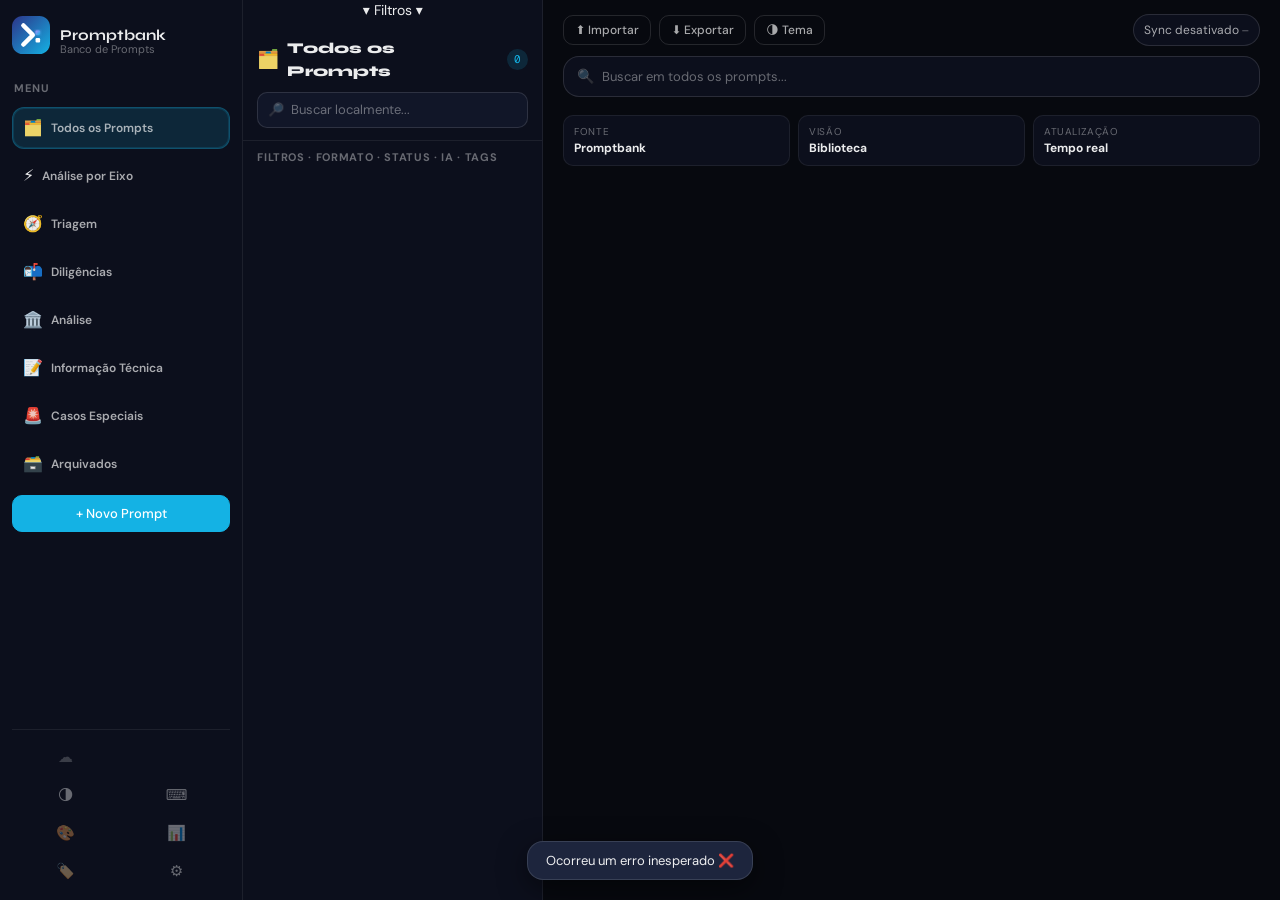
==== commit 12f77c35: "Merge branch 'main' into codex/implement-ui-controls-and-connect-functions" ====
--- a/index.html
+++ b/index.html
@@ -30,36 +30,46 @@
   <div id="toasts"></div>
 
   <div class="app">
-    <!-- ══ DOCK ══ -->
-    <nav class="dock">
-      <div class="dock-logo" title="Promptbank" aria-hidden="true" tabindex="-1">
-        <svg viewBox="0 0 100 100" fill="none" xmlns="http://www.w3.org/2000/svg">
-          <defs>
-            <linearGradient id="logoGrad" x1="0%" y1="0%" x2="100%" y2="100%">
-              <stop offset="0%" stop-color="#2D3489" />
-              <stop offset="100%" stop-color="#14B2E4" />
-            </linearGradient>
-            <linearGradient id="glow" x1="0%" y1="0%" x2="100%" y2="100%">
-              <stop offset="0%" stop-color="#a78bfa" />
-              <stop offset="100%" stop-color="#14B2E4" />
-            </linearGradient>
-            <filter id="neonGlow" x="-20%" y="-20%" width="140%" height="140%">
-              <feGaussianBlur stdDeviation="4" result="blur" />
-              <feComposite in="SourceGraphic" in2="blur" operator="over" />
-            </filter>
-          </defs>
-          <rect width="100" height="100" rx="28" fill="url(#logoGrad)" />
-
-          <!-- Terminal Prompt Arrow -->
-          <path d="M 30 25 L 55 50 L 30 75" stroke="#FFFFFF" stroke-width="12" stroke-linecap="round"
-            stroke-linejoin="round" />
-
-          <!-- Data/Bank Bars -->
-          <rect x="62" y="38" width="12" height="12" rx="3" fill="url(#glow)" filter="url(#neonGlow)" />
-          <rect x="62" y="58" width="12" height="12" rx="3" fill="#FFFFFF" />
-        </svg>
-      </div>
-      <div id="dockCats"></div>
+    <!-- ══ NAVIGATION SIDEBAR ══ -->
+    <aside class="dock">
+      <div class="dock-logo-wrap">
+        <div class="dock-logo" title="Promptbank" aria-hidden="true" tabindex="-1">
+          <svg viewBox="0 0 100 100" fill="none" xmlns="http://www.w3.org/2000/svg">
+            <defs>
+              <linearGradient id="logoGrad" x1="0%" y1="0%" x2="100%" y2="100%">
+                <stop offset="0%" stop-color="#2D3489" />
+                <stop offset="100%" stop-color="#14B2E4" />
+              </linearGradient>
+              <linearGradient id="glow" x1="0%" y1="0%" x2="100%" y2="100%">
+                <stop offset="0%" stop-color="#a78bfa" />
+                <stop offset="100%" stop-color="#14B2E4" />
+              </linearGradient>
+              <filter id="neonGlow" x="-20%" y="-20%" width="140%" height="140%">
+                <feGaussianBlur stdDeviation="4" result="blur" />
+                <feComposite in="SourceGraphic" in2="blur" operator="over" />
+              </filter>
+            </defs>
+            <rect width="100" height="100" rx="28" fill="url(#logoGrad)" />
+
+            <!-- Terminal Prompt Arrow -->
+            <path d="M 30 25 L 55 50 L 30 75" stroke="#FFFFFF" stroke-width="12" stroke-linecap="round"
+              stroke-linejoin="round" />
+
+            <!-- Data/Bank Bars -->
+            <rect x="62" y="38" width="12" height="12" rx="3" fill="url(#glow)" filter="url(#neonGlow)" />
+            <rect x="62" y="58" width="12" height="12" rx="3" fill="#FFFFFF" />
+          </svg>
+        </div>
+        <div class="dock-brand">
+          <strong>Promptbank</strong>
+          <span>Banco de Prompts</span>
+        </div>
+      </div>
+      <div class="dock-nav-head">Menu</div>
+      <nav id="dockCats" class="dock-cats-nav" aria-label="Categorias principais"></nav>
+      <div class="dock-cta">
+        <button class="btn primary" id="btnNewPrompt">+ Novo Prompt</button>
+      </div>
       <div class="dock-bottom">
         <div class="dock-sep"></div>
         <div class="dock-icon-btn" id="btnDriveSync" data-state="off" title="Configurar / Sincronizar" role="button"
@@ -94,9 +104,9 @@
         </div>
         <input id="importFile" type="file" accept="application/json" style="display:none;">
       </div>
-    </nav>
-
-    <!-- ══ SIDE PANEL ══ -->
+    </aside>
+
+    <!-- ══ FILTER SIDEBAR ══ -->
     <aside class="side-panel" id="sidePanel">
       <button class="panel-mobile-toggle" id="btnMobilePanelToggle" aria-label="Expandir/recolher filtros">
         <span>▾ Filtros</span>
@@ -110,18 +120,17 @@
         </div>
         <div class="panel-search">
           <span style="color:var(--t3);font-size:13px;" aria-hidden="true">🔎</span>
-          <input type="search" id="sideSearch" placeholder="Buscar..." autocomplete="off">
+          <input type="search" id="sideSearch" placeholder="Buscar localmente..." autocomplete="off">
           <button class="input-clear-btn" id="btnClearSideSearch" title="Limpar busca"
             aria-label="Limpar campo de busca">✕</button>
         </div>
       </div>
+      <div class="panel-filters-title">Filtros · Formato · Status · IA · Tags</div>
       <div class="panel-body" id="panelBody"></div>
-      <div class="panel-footer" id="panelFooter">
-        <button class="btn primary" id="btnNewPrompt" style="flex:1;">+ Novo Prompt</button>
-      </div>
+      <div class="panel-footer" id="panelFooter"></div>
     </aside>
 
-    <!-- ══ MAIN ══ -->
+    <!-- ══ MAIN CONTENT ══ -->
     <main class="main">
       <div class="main-header">
         <div class="main-top-controls" id="mainTopControls">
@@ -151,9 +160,21 @@
             Limpar</button>
         </div>
         <div class="active-filter-bar" id="activeFilterBar" aria-live="polite"></div>
-        <div class="bulk-actions-bar" id="bulkActionsBar"></div>
-        <div class="sort-bar" id="sortBar"></div>
-      </div>
+        <div class="main-metrics" aria-label="Métricas rápidas">
+          <div class="metric-card">
+            <span class="metric-label">Fonte</span>
+            <strong class="metric-value">Promptbank</strong>
+          </div>
+          <div class="metric-card">
+            <span class="metric-label">Visão</span>
+            <strong class="metric-value">Biblioteca</strong>
+          </div>
+          <div class="metric-card">
+            <span class="metric-label">Atualização</span>
+            <strong class="metric-value">Tempo real</strong>
+          </div>
+        </div>
+      </header>
       <div class="prompt-grid-wrap">
         <div class="prompt-grid" id="promptGrid" role="list"></div>
       </div>
--- a/css/style.css
+++ b/css/style.css
@@ -663,9 +663,57 @@
   flex-shrink: 0;
 }
 
-.main-actions-head {
-  display: flex;
-  flex-direction: column;
+
+.main-top-controls {
+  display: flex;
+  align-items: center;
+  justify-content: space-between;
+  gap: 12px;
+  margin-bottom: 10px;
+  flex-wrap: wrap;
+}
+
+.main-top-controls-left,
+.main-top-controls-right {
+  display: flex;
+  align-items: center;
+  gap: 8px;
+  flex-wrap: wrap;
+}
+
+.sync-inline {
+  display: inline-flex;
+  align-items: center;
+  gap: 6px;
+  padding: 6px 10px;
+  border-radius: 999px;
+  border: 1px solid var(--line2);
+  background: var(--bg1);
+  font-size: 12px;
+  color: var(--t2);
+  cursor: pointer;
+}
+
+.sync-inline-dot {
+  width: 8px;
+  height: 8px;
+  border-radius: 999px;
+  background: var(--t3);
+}
+
+.sync-inline-dot[data-state="syncing"] { background: #f5a623; }
+.sync-inline-dot[data-state="ok"] { background: #34d399; }
+.sync-inline-dot[data-state="error"] { background: #ff4d5e; }
+.sync-inline-dot[data-state="off"] { background: var(--t3); }
+
+.sync-inline-time {
+  color: var(--t3);
+  font-family: var(--mono);
+  font-size: 11px;
+}
+
+.sort-select {
+  min-width: 210px;
 }
 
 .search-row {
@@ -1774,6 +1822,20 @@
     opacity: 0.8;
   }
 
+
+  .main-top-controls {
+    margin-bottom: 8px;
+  }
+
+  .main-top-controls-left,
+  .main-top-controls-right {
+    width: 100%;
+  }
+
+  .sync-inline {
+    width: 100%;
+    justify-content: center;
+  }
   .main-search {
     margin: 10px;
   }
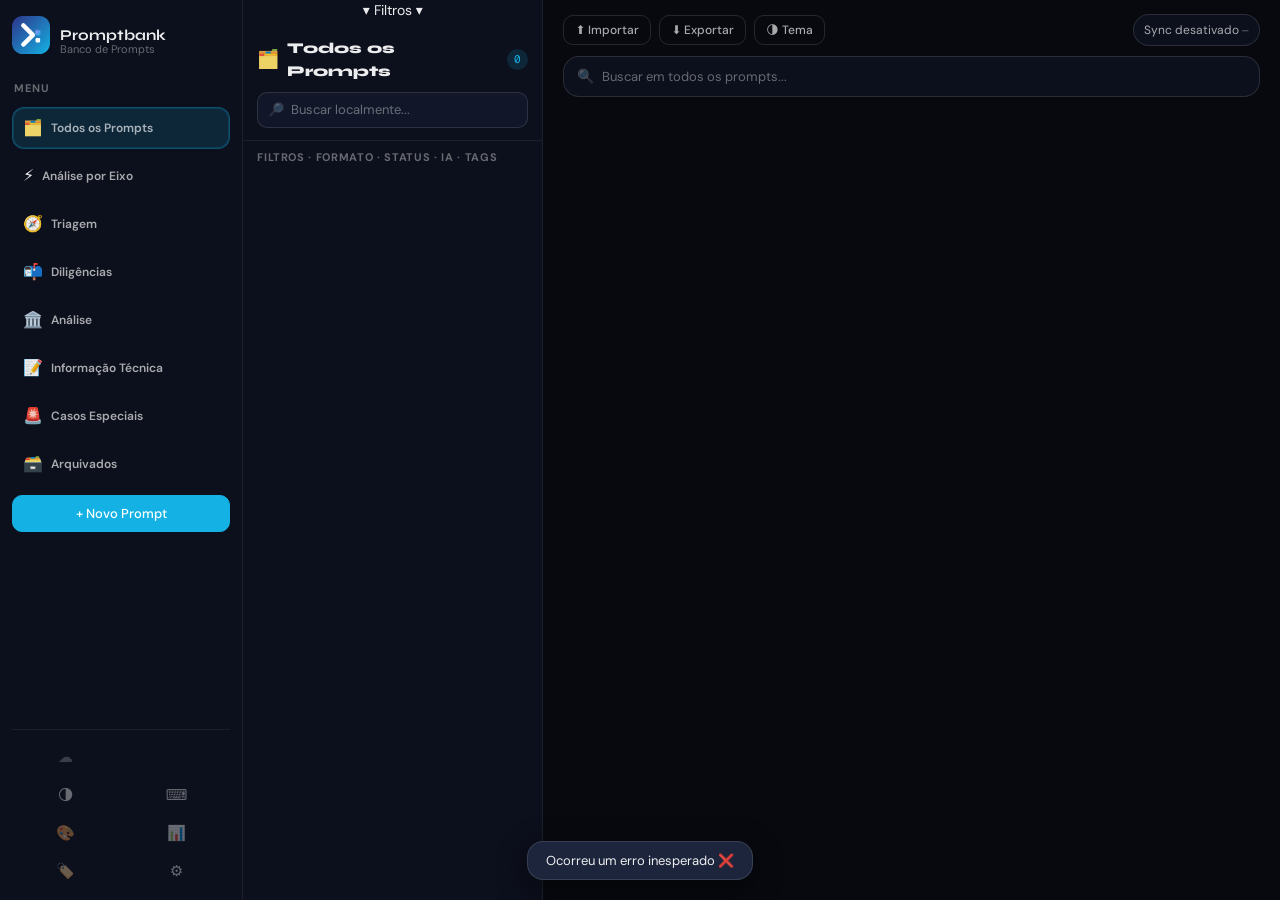
==== commit 63d7a715: "Merge branch 'main' into codex/add-kpi-component-with-auto-update" ====
--- a/index.html
+++ b/index.html
@@ -160,21 +160,10 @@
             Limpar</button>
         </div>
         <div class="active-filter-bar" id="activeFilterBar" aria-live="polite"></div>
-        <div class="main-metrics" aria-label="Métricas rápidas">
-          <div class="metric-card">
-            <span class="metric-label">Fonte</span>
-            <strong class="metric-value">Promptbank</strong>
-          </div>
-          <div class="metric-card">
-            <span class="metric-label">Visão</span>
-            <strong class="metric-value">Biblioteca</strong>
-          </div>
-          <div class="metric-card">
-            <span class="metric-label">Atualização</span>
-            <strong class="metric-value">Tempo real</strong>
-          </div>
-        </div>
-      </header>
+        <div class="bulk-actions-bar" id="bulkActionsBar"></div>
+        <div class="sort-bar" id="sortBar"></div>
+        <div class="kpi-bar" id="kpiBar" aria-label="Indicadores de prompts"></div>
+      </div>
       <div class="prompt-grid-wrap">
         <div class="prompt-grid" id="promptGrid" role="list"></div>
       </div>
--- a/css/style.css
+++ b/css/style.css
@@ -849,7 +849,7 @@
 
 .prompt-grid {
   display: grid;
-  grid-template-columns: repeat(auto-fill, minmax(320px, 1fr));
+  grid-template-columns: repeat(3, minmax(0, 1fr));
   gap: 12px;
   align-content: start;
 }
@@ -870,6 +870,12 @@
   border-color: var(--state-selected-border);
   box-shadow: 0 4px 16px var(--state-active-bg);
   transform: translateY(-2px) scale(1.01);
+}
+
+.prompt-card:focus-visible {
+  border-color: var(--blue);
+  box-shadow: 0 0 0 3px var(--blue-g), 0 4px 16px var(--blue-g);
+  transform: translateY(-2px);
 }
 
 .prompt-card.manual-sort {
@@ -942,6 +948,50 @@
   font-size: 12px;
   cursor: pointer;
   user-select: none;
+}
+
+.kpi-bar {
+  display: grid;
+  grid-template-columns: repeat(auto-fit, minmax(132px, 1fr));
+  gap: 8px;
+  padding: 8px 0 12px;
+}
+
+.kpi-card {
+  border: 1px solid var(--line2);
+  background: var(--bg1);
+  border-radius: var(--r2);
+  padding: 10px 12px;
+  display: flex;
+  flex-direction: column;
+  align-items: flex-start;
+  gap: 4px;
+}
+
+.kpi-card:hover {
+  border-color: var(--blue-b);
+  background: var(--bg2);
+}
+
+.kpi-card.active {
+  border-color: var(--blue);
+  background: var(--blue-g);
+  box-shadow: 0 0 0 1px var(--blue-g) inset;
+}
+
+.kpi-label {
+  font-size: 11px;
+  color: var(--t2);
+  text-transform: uppercase;
+  letter-spacing: .05em;
+  font-weight: 700;
+}
+
+.kpi-value {
+  font-size: 24px;
+  font-weight: 700;
+  color: var(--t1);
+  line-height: 1;
 }
 
 .sort-chip.active {
@@ -988,7 +1038,7 @@
 }
 
 .card-pin-quick {
-  opacity: 0;
+  opacity: 1;
   background: transparent;
   border: 1px solid transparent;
   border-radius: 6px;
@@ -1067,65 +1117,7 @@
   word-break: break-word;
 }
 
-.card-ai {
-  font-size: var(--type-micro-size);
-  font-family: var(--mono);
-  color: var(--t3);
-  background: var(--chip-ai-bg);
-  border: 1px solid var(--chip-ai-border);
-  padding: 2px 6px;
-  border-radius: var(--r1);
-  flex-shrink: 0;
-}
-
-.card-badges {
-  display: flex;
-  flex-wrap: wrap;
-  gap: 4px;
-}
-
-.badge {
-  display: inline-flex;
-  align-items: center;
-  gap: 3px;
-  padding: 2px 7px;
-  border-radius: var(--radius-pill);
-  font-size: var(--type-micro-size);
-  font-weight: var(--type-micro-weight);
-  border: 1px solid transparent;
-}
-
-.badge-homologado {
-  background: var(--chip-status-bg);
-  border-color: var(--chip-status-border);
-  color: var(--green);
-}
-
-.badge-teste {
-  background: rgba(245, 166, 35, .12);
-  border-color: rgba(245, 166, 35, .3);
-  color: var(--amber);
-}
-
-.badge-variante {
-  background: rgba(167, 139, 250, .12);
-  border-color: rgba(167, 139, 250, .3);
-  color: var(--purple);
-}
-
-.badge-arquivado {
-  background: rgba(255, 255, 255, .05);
-  border-color: var(--line2);
-  color: var(--t3);
-}
-
-.badge-formato {
-  background: var(--chip-format-bg);
-  border-color: var(--chip-format-border);
-  color: var(--t2);
-}
-
-.card-when {
+.card-summary {
   font-size: 12px;
   color: var(--t2);
   line-height: 1.45;
@@ -1134,6 +1126,78 @@
   line-clamp: 2;
   -webkit-box-orient: vertical;
   overflow: hidden;
+}
+
+.card-ai-indicator {
+  font-size: 10px;
+  font-family: var(--mono);
+  color: var(--blue);
+  background: var(--blue-g);
+  border: 1px solid var(--blue-b);
+  padding: 3px 7px;
+  border-radius: 999px;
+  flex-shrink: 0;
+  display: inline-flex;
+  align-items: center;
+  gap: 4px;
+}
+
+.card-ai-indicator.is-empty {
+  color: var(--t3);
+  background: var(--bg3);
+  border-color: var(--line2);
+}
+
+.card-badges {
+  display: flex;
+  flex-wrap: wrap;
+  gap: 4px;
+}
+
+.badge {
+  display: inline-flex;
+  align-items: center;
+  gap: 3px;
+  padding: 2px 7px;
+  border-radius: var(--radius-pill);
+  font-size: var(--type-micro-size);
+  font-weight: var(--type-micro-weight);
+  border: 1px solid transparent;
+}
+
+.badge-homologado {
+  background: var(--chip-status-bg);
+  border-color: var(--chip-status-border);
+  color: var(--green);
+}
+
+.badge-teste {
+  background: rgba(245, 166, 35, .12);
+  border-color: rgba(245, 166, 35, .3);
+  color: var(--amber);
+}
+
+.badge-variante {
+  background: rgba(167, 139, 250, .12);
+  border-color: rgba(167, 139, 250, .3);
+  color: var(--purple);
+}
+
+.badge-arquivado {
+  background: rgba(255, 255, 255, .05);
+  border-color: var(--line2);
+  color: var(--t3);
+}
+
+.badge-formato {
+  background: var(--chip-format-bg);
+  border-color: var(--chip-format-border);
+  color: var(--t2);
+}
+
+.card-status {
+  font-weight: 700;
+  box-shadow: 0 0 0 1px currentColor inset;
 }
 
 .card-tags {
@@ -1222,24 +1286,41 @@
   color: var(--t3);
 }
 
+.tag-overflow {
+  color: var(--blue);
+  border-color: var(--blue-b);
+  background: var(--blue-g);
+}
+
 .card-actions {
   display: flex;
   gap: 6px;
-  margin-top: 2px;
+  margin-top: auto;
+  padding-top: 4px;
 }
 
 .card-btn {
-  padding: 5px 10px;
+  padding: 5px 8px;
   border-radius: var(--r1);
-  font-size: 12px;
+  font-size: 11.5px;
   border: 1px solid var(--line2);
   color: var(--t2);
   transition: all .12s;
+  flex: 1;
+  min-height: 30px;
 }
 
 .card-btn:hover {
   background: var(--bg3);
   color: var(--t1);
+}
+
+.card-btn:focus-visible,
+.card-pin-quick:focus-visible,
+.card-copy-quick:focus-visible {
+  outline: 2px solid var(--blue);
+  outline-offset: 2px;
+  border-color: var(--blue-b);
 }
 
 .card-btn.primary {
@@ -1763,6 +1844,10 @@
 @media (max-width: 1024px) {
   .app {
     grid-template-columns: minmax(200px, 240px) 220px 1fr;
+  }
+
+  .prompt-grid {
+    grid-template-columns: repeat(2, minmax(0, 1fr));
   }
 }
 
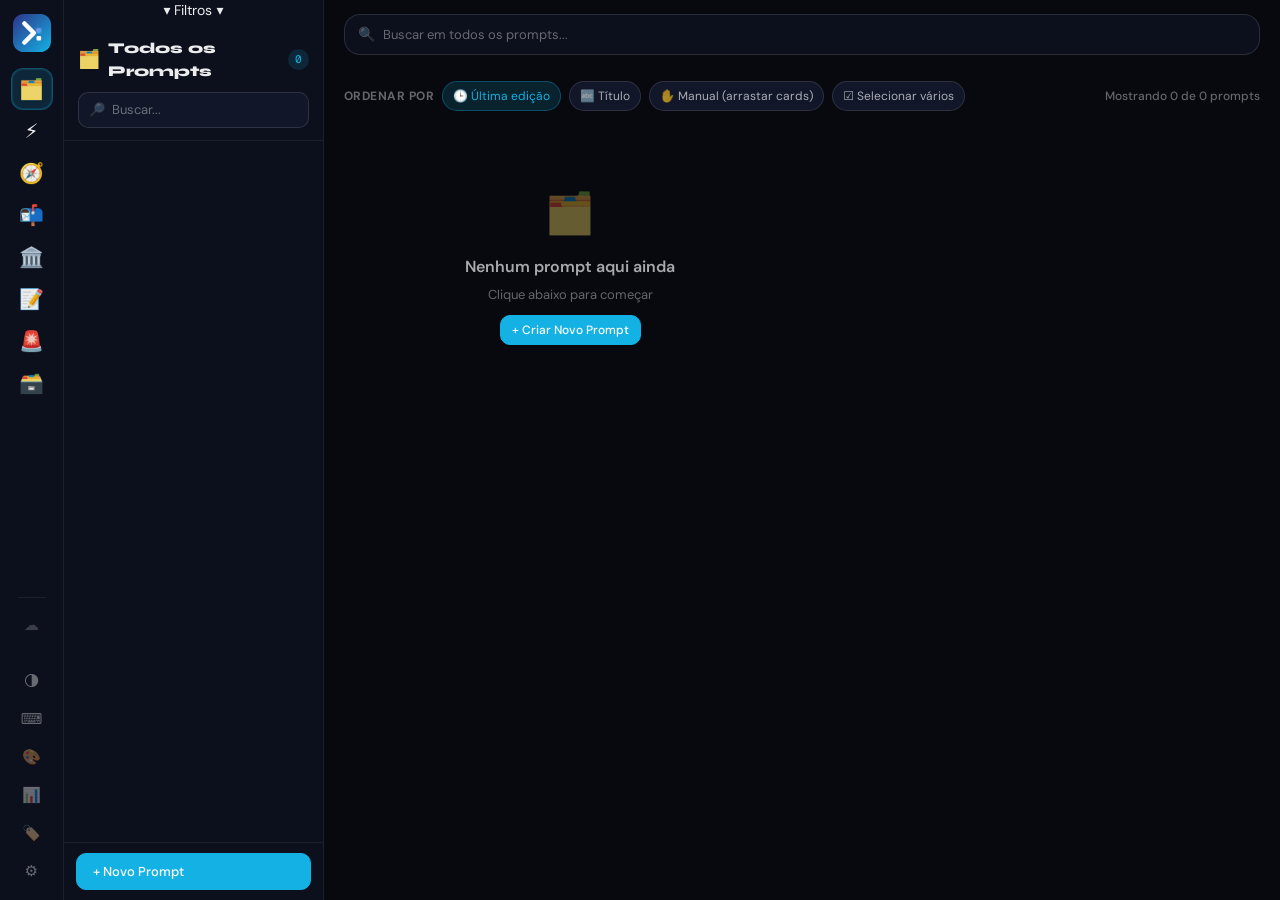
==== commit 21ee2e52: "revert: restore all files to state of commit b7209fe (simple favicon without filter) Agent-Logs-Url:" ====
--- a/index.html
+++ b/index.html
@@ -30,46 +30,36 @@
   <div id="toasts"></div>
 
   <div class="app">
-    <!-- ══ NAVIGATION SIDEBAR ══ -->
-    <aside class="dock">
-      <div class="dock-logo-wrap">
-        <div class="dock-logo" title="Promptbank" aria-hidden="true" tabindex="-1">
-          <svg viewBox="0 0 100 100" fill="none" xmlns="http://www.w3.org/2000/svg">
-            <defs>
-              <linearGradient id="logoGrad" x1="0%" y1="0%" x2="100%" y2="100%">
-                <stop offset="0%" stop-color="#2D3489" />
-                <stop offset="100%" stop-color="#14B2E4" />
-              </linearGradient>
-              <linearGradient id="glow" x1="0%" y1="0%" x2="100%" y2="100%">
-                <stop offset="0%" stop-color="#a78bfa" />
-                <stop offset="100%" stop-color="#14B2E4" />
-              </linearGradient>
-              <filter id="neonGlow" x="-20%" y="-20%" width="140%" height="140%">
-                <feGaussianBlur stdDeviation="4" result="blur" />
-                <feComposite in="SourceGraphic" in2="blur" operator="over" />
-              </filter>
-            </defs>
-            <rect width="100" height="100" rx="28" fill="url(#logoGrad)" />
-
-            <!-- Terminal Prompt Arrow -->
-            <path d="M 30 25 L 55 50 L 30 75" stroke="#FFFFFF" stroke-width="12" stroke-linecap="round"
-              stroke-linejoin="round" />
-
-            <!-- Data/Bank Bars -->
-            <rect x="62" y="38" width="12" height="12" rx="3" fill="url(#glow)" filter="url(#neonGlow)" />
-            <rect x="62" y="58" width="12" height="12" rx="3" fill="#FFFFFF" />
-          </svg>
-        </div>
-        <div class="dock-brand">
-          <strong>Promptbank</strong>
-          <span>Banco de Prompts</span>
-        </div>
-      </div>
-      <div class="dock-nav-head">Menu</div>
-      <nav id="dockCats" class="dock-cats-nav" aria-label="Categorias principais"></nav>
-      <div class="dock-cta">
-        <button class="btn primary" id="btnNewPrompt">+ Novo Prompt</button>
-      </div>
+    <!-- ══ DOCK ══ -->
+    <nav class="dock">
+      <div class="dock-logo" title="Promptbank" aria-hidden="true" tabindex="-1">
+        <svg viewBox="0 0 100 100" fill="none" xmlns="http://www.w3.org/2000/svg">
+          <defs>
+            <linearGradient id="logoGrad" x1="0%" y1="0%" x2="100%" y2="100%">
+              <stop offset="0%" stop-color="#2D3489" />
+              <stop offset="100%" stop-color="#14B2E4" />
+            </linearGradient>
+            <linearGradient id="glow" x1="0%" y1="0%" x2="100%" y2="100%">
+              <stop offset="0%" stop-color="#a78bfa" />
+              <stop offset="100%" stop-color="#14B2E4" />
+            </linearGradient>
+            <filter id="neonGlow" x="-20%" y="-20%" width="140%" height="140%">
+              <feGaussianBlur stdDeviation="4" result="blur" />
+              <feComposite in="SourceGraphic" in2="blur" operator="over" />
+            </filter>
+          </defs>
+          <rect width="100" height="100" rx="28" fill="url(#logoGrad)" />
+
+          <!-- Terminal Prompt Arrow -->
+          <path d="M 30 25 L 55 50 L 30 75" stroke="#FFFFFF" stroke-width="12" stroke-linecap="round"
+            stroke-linejoin="round" />
+
+          <!-- Data/Bank Bars -->
+          <rect x="62" y="38" width="12" height="12" rx="3" fill="url(#glow)" filter="url(#neonGlow)" />
+          <rect x="62" y="58" width="12" height="12" rx="3" fill="#FFFFFF" />
+        </svg>
+      </div>
+      <div id="dockCats"></div>
       <div class="dock-bottom">
         <div class="dock-sep"></div>
         <div class="dock-icon-btn" id="btnDriveSync" data-state="off" title="Configurar / Sincronizar" role="button"
@@ -104,9 +94,9 @@
         </div>
         <input id="importFile" type="file" accept="application/json" style="display:none;">
       </div>
-    </aside>
-
-    <!-- ══ FILTER SIDEBAR ══ -->
+    </nav>
+
+    <!-- ══ SIDE PANEL ══ -->
     <aside class="side-panel" id="sidePanel">
       <button class="panel-mobile-toggle" id="btnMobilePanelToggle" aria-label="Expandir/recolher filtros">
         <span>▾ Filtros</span>
@@ -120,35 +110,20 @@
         </div>
         <div class="panel-search">
           <span style="color:var(--t3);font-size:13px;" aria-hidden="true">🔎</span>
-          <input type="search" id="sideSearch" placeholder="Buscar localmente..." autocomplete="off">
+          <input type="search" id="sideSearch" placeholder="Buscar..." autocomplete="off">
           <button class="input-clear-btn" id="btnClearSideSearch" title="Limpar busca"
             aria-label="Limpar campo de busca">✕</button>
         </div>
       </div>
-      <div class="panel-filters-title">Filtros · Formato · Status · IA · Tags</div>
       <div class="panel-body" id="panelBody"></div>
-      <div class="panel-footer" id="panelFooter"></div>
+      <div class="panel-footer" id="panelFooter">
+        <button class="btn primary" id="btnNewPrompt" style="flex:1;">+ Novo Prompt</button>
+      </div>
     </aside>
 
-    <!-- ══ MAIN CONTENT ══ -->
+    <!-- ══ MAIN ══ -->
     <main class="main">
       <div class="main-header">
-        <div class="main-top-controls" id="mainTopControls">
-          <div class="main-top-controls-left">
-            <button class="btn ghost sm" id="btnImportTop">⬆️ Importar</button>
-            <button class="btn ghost sm" id="btnExportTop">⬇️ Exportar</button>
-            <button class="btn ghost sm" id="btnThemeTop">🌗 Tema</button>
-          </div>
-          <div class="main-top-controls-right">
-            <button class="sync-inline" id="syncInlineStatus" type="button" aria-label="Abrir status de sincronização">
-              <span class="sync-inline-status-text" role="status" aria-live="polite">
-                <span class="sync-inline-dot" id="syncInlineDot" data-state="off"></span>
-                <span id="syncInlineText">Sync desativado</span>
-                <span class="sync-inline-time" id="syncInlineTime">—</span>
-              </span>
-            </button>
-          </div>
-        </div>
         <div class="search-row">
           <div class="search-input-wrap">
             <span style="color:var(--t3);" aria-hidden="true">🔍</span>
@@ -162,7 +137,6 @@
         <div class="active-filter-bar" id="activeFilterBar" aria-live="polite"></div>
         <div class="bulk-actions-bar" id="bulkActionsBar"></div>
         <div class="sort-bar" id="sortBar"></div>
-        <div class="kpi-bar" id="kpiBar" aria-label="Indicadores de prompts"></div>
       </div>
       <div class="prompt-grid-wrap">
         <div class="prompt-grid" id="promptGrid" role="list"></div>
--- a/css/style.css
+++ b/css/style.css
@@ -25,48 +25,12 @@
   --mono: 'Geist Mono', ui-monospace, monospace;
   --sans: 'DM Sans', ui-sans-serif, system-ui, sans-serif;
   --display: 'Syne', 'DM Sans', sans-serif;
-  --nav-w: clamp(220px, 19vw, 280px);
+  --dock-w: 64px;
   --panel-w: 260px;
   --dock-bottom-h: 60px;
   --sh1: 0 2px 8px rgba(0, 0, 0, .4);
   --sh2: 0 8px 28px rgba(0, 0, 0, .5);
   --sh3: 0 20px 60px rgba(0, 0, 0, .6);
-  --surface-elev-1: var(--bg1);
-  --surface-elev-2: var(--bg2);
-  --surface-elev-3: var(--bg3);
-  --state-hover-bg: var(--bg3);
-  --state-active-bg: var(--blue-g);
-  --state-active-border: var(--blue-b);
-  --state-selected-border: var(--blue);
-  --state-selected-shadow: 0 0 0 1px var(--blue-b), 0 8px 22px var(--blue-g);
-  --chip-status-bg: rgba(52, 211, 153, .12);
-  --chip-status-border: rgba(52, 211, 153, .3);
-  --chip-format-bg: var(--bg3);
-  --chip-format-border: var(--line2);
-  --chip-ai-bg: var(--bg3);
-  --chip-ai-border: var(--line2);
-  --chip-tag-bg: var(--bg2);
-  --chip-tag-border: var(--line);
-  --type-title-size: 13px;
-  --type-title-weight: 600;
-  --type-subtitle-size: 12px;
-  --type-subtitle-weight: 500;
-  --type-micro-size: 11px;
-  --type-micro-weight: 500;
-  --radius-sm: 6px;
-  --radius-md: 10px;
-  --radius-lg: 16px;
-  --radius-xl: 22px;
-  --radius-pill: 99px;
-  --border-soft: 1px solid var(--line);
-  --border-strong: 1px solid var(--line2);
-  --shadow-elev-1: var(--sh1);
-  --shadow-elev-2: var(--sh2);
-  --shadow-elev-3: var(--sh3);
-  --r1: var(--radius-sm);
-  --r2: var(--radius-md);
-  --r3: var(--radius-lg);
-  --r4: var(--radius-xl);
 }
 
 [data-theme="light"] {
@@ -91,8 +55,6 @@
   --sh1: 0 2px 8px rgba(0, 0, 0, .08);
   --sh2: 0 8px 28px rgba(0, 0, 0, .10);
   --sh3: 0 20px 60px rgba(0, 0, 0, .14);
-  --chip-status-bg: rgba(21, 128, 61, .10);
-  --chip-status-border: rgba(21, 128, 61, .24);
 }
 
 *,
@@ -186,7 +148,7 @@
 /* ══════════ APP SHELL ══════════ */
 .app {
   display: grid;
-  grid-template-columns: var(--nav-w) minmax(240px, 300px) 1fr;
+  grid-template-columns: var(--dock-w) var(--panel-w) 1fr;
   height: 100vh;
 }
 
@@ -196,16 +158,10 @@
   border-right: 1px solid var(--line);
   display: flex;
   flex-direction: column;
-  align-items: stretch;
-  padding: 16px 12px 12px;
-  gap: 10px;
+  align-items: center;
+  padding: 14px 0 12px;
+  gap: 4px;
   z-index: 10;
-}
-
-.dock-logo-wrap {
-  display: flex;
-  align-items: center;
-  gap: 10px;
 }
 
 .dock-logo {
@@ -219,38 +175,6 @@
   transition: transform 0.2s ease, filter 0.2s ease;
 }
 
-.dock-brand {
-  display: flex;
-  flex-direction: column;
-  line-height: 1.1;
-}
-
-.dock-brand strong {
-  font-family: var(--display);
-  font-size: 15px;
-}
-
-.dock-brand span {
-  color: var(--t3);
-  font-size: 11px;
-}
-
-.dock-nav-head {
-  color: var(--t3);
-  text-transform: uppercase;
-  letter-spacing: .08em;
-  font-size: 11px;
-  font-weight: 700;
-  margin-top: 4px;
-  padding: 0 2px;
-}
-
-.dock-cats-nav {
-  display: flex;
-  flex-direction: column;
-  gap: 6px;
-}
-
 .dock-logo:hover {
   transform: scale(1.05);
   filter: drop-shadow(0 0 8px var(--blue));
@@ -275,7 +199,7 @@
 }
 
 .dock-sep {
-  width: 100%;
+  width: 28px;
   height: 1px;
   background: var(--line);
   margin: 6px 0;
@@ -283,16 +207,14 @@
 }
 
 .dock-item {
-  width: 100%;
-  min-height: 42px;
+  width: 42px;
+  height: 42px;
   border-radius: 12px;
-  display: flex;
-  align-items: center;
-  gap: 8px;
-  padding: 8px 10px;
+  display: grid;
+  place-items: center;
   cursor: pointer;
   position: relative;
-  font-size: 16px;
+  font-size: 20px;
   transition: background .15s, transform .15s;
   flex-shrink: 0;
   border: 1px solid transparent;
@@ -312,9 +234,9 @@
 
 .dock-item .tooltip {
   position: absolute;
-  left: 50%;
-  top: calc(100% + 6px);
-  transform: translateX(-50%);
+  left: calc(100% + 10px);
+  top: 50%;
+  transform: translateY(-50%);
   background: var(--bg4);
   border: 1px solid var(--line2);
   color: var(--t1);
@@ -333,13 +255,6 @@
   opacity: 1;
 }
 
-.dock-item::after {
-  content: attr(data-label);
-  font-size: 12px;
-  font-weight: 600;
-  color: var(--t2);
-}
-
 .dock-label {
   display: none;
   font-size: 10px;
@@ -352,21 +267,15 @@
 .dock-bottom {
   margin-top: auto;
   display: flex;
-  flex-wrap: wrap;
-  align-items: stretch;
-  flex-direction: row;
+  flex-direction: column;
+  align-items: center;
   gap: 4px;
 }
 
-.dock-cta .btn {
-  width: 100%;
-  justify-content: center;
-}
-
 .dock-icon-btn {
-  width: calc(50% - 2px);
+  width: 34px;
   height: 34px;
-  border-radius: var(--r2);
+  border-radius: 9px;
   display: grid;
   place-items: center;
   font-size: 15px;
@@ -380,7 +289,7 @@
 
 .dock-icon-btn:hover {
   color: var(--t1);
-  background: var(--state-hover-bg);
+  background: var(--bg3);
 }
 
 .dock-icon-btn:active {
@@ -539,18 +448,9 @@
 .panel-footer {
   padding: 10px 12px;
   border-top: 1px solid var(--line);
-  display: none;
+  display: flex;
   gap: 8px;
   flex-shrink: 0;
-}
-
-.panel-filters-title {
-  font-size: 11px;
-  font-weight: 700;
-  color: var(--t3);
-  padding: 8px 14px 0;
-  text-transform: uppercase;
-  letter-spacing: .06em;
 }
 
 /* Subcategory nav */
@@ -624,17 +524,12 @@
 }
 
 .chip {
-  display: inline-flex;
-  align-items: center;
-  gap: 3px;
   padding: 3px 9px;
-  border-radius: var(--radius-pill);
-  font-size: var(--type-micro-size);
-  font-weight: var(--type-micro-weight);
+  border-radius: 99px;
+  font-size: 11.5px;
   cursor: pointer;
-  border: var(--border-strong);
+  border: 1px solid var(--line2);
   color: var(--t2);
-  background: transparent;
   transition: all .12s;
   user-select: none;
 }
@@ -661,59 +556,6 @@
 .main-header {
   padding: 14px 20px 0;
   flex-shrink: 0;
-}
-
-
-.main-top-controls {
-  display: flex;
-  align-items: center;
-  justify-content: space-between;
-  gap: 12px;
-  margin-bottom: 10px;
-  flex-wrap: wrap;
-}
-
-.main-top-controls-left,
-.main-top-controls-right {
-  display: flex;
-  align-items: center;
-  gap: 8px;
-  flex-wrap: wrap;
-}
-
-.sync-inline {
-  display: inline-flex;
-  align-items: center;
-  gap: 6px;
-  padding: 6px 10px;
-  border-radius: 999px;
-  border: 1px solid var(--line2);
-  background: var(--bg1);
-  font-size: 12px;
-  color: var(--t2);
-  cursor: pointer;
-}
-
-.sync-inline-dot {
-  width: 8px;
-  height: 8px;
-  border-radius: 999px;
-  background: var(--t3);
-}
-
-.sync-inline-dot[data-state="syncing"] { background: #f5a623; }
-.sync-inline-dot[data-state="ok"] { background: #34d399; }
-.sync-inline-dot[data-state="error"] { background: #ff4d5e; }
-.sync-inline-dot[data-state="off"] { background: var(--t3); }
-
-.sync-inline-time {
-  color: var(--t3);
-  font-family: var(--mono);
-  font-size: 11px;
-}
-
-.sort-select {
-  min-width: 210px;
 }
 
 .search-row {
@@ -787,10 +629,10 @@
   align-items: center;
   gap: 5px;
   padding: 3px 8px;
-  border-radius: var(--radius-pill);
+  border-radius: 99px;
   font-size: 12px;
-  background: var(--state-active-bg);
-  border: 1px solid var(--state-active-border);
+  background: var(--blue-g);
+  border: 1px solid var(--blue-b);
   color: var(--blue);
 }
 
@@ -818,8 +660,8 @@
 }
 
 .prompt-card.selected {
-  border-color: var(--state-selected-border);
-  box-shadow: var(--state-selected-shadow);
+  border-color: var(--blue);
+  box-shadow: 0 0 0 1px var(--blue-b), 0 8px 22px var(--blue-g);
 }
 
 .card-select {
@@ -849,14 +691,14 @@
 
 .prompt-grid {
   display: grid;
-  grid-template-columns: repeat(3, minmax(0, 1fr));
+  grid-template-columns: repeat(auto-fill, minmax(320px, 1fr));
   gap: 12px;
   align-content: start;
 }
 
 .prompt-card {
-  background: var(--surface-elev-1);
-  border: var(--border-soft);
+  background: var(--bg1);
+  border: 1px solid var(--line);
   border-radius: var(--r3);
   padding: 14px;
   display: flex;
@@ -867,15 +709,9 @@
 }
 
 .prompt-card:hover {
-  border-color: var(--state-selected-border);
-  box-shadow: 0 4px 16px var(--state-active-bg);
+  border-color: var(--blue);
+  box-shadow: 0 4px 16px var(--blue-g);
   transform: translateY(-2px) scale(1.01);
-}
-
-.prompt-card:focus-visible {
-  border-color: var(--blue);
-  box-shadow: 0 0 0 3px var(--blue-g), 0 4px 16px var(--blue-g);
-  transform: translateY(-2px);
 }
 
 .prompt-card.manual-sort {
@@ -895,34 +731,6 @@
   flex-wrap: wrap;
 }
 
-.main-metrics {
-  display: grid;
-  grid-template-columns: repeat(3, minmax(0, 1fr));
-  gap: 8px;
-  margin-bottom: 8px;
-}
-
-.metric-card {
-  border: 1px solid var(--line);
-  border-radius: var(--r2);
-  background: var(--bg1);
-  padding: 8px 10px;
-  display: flex;
-  flex-direction: column;
-}
-
-.metric-label {
-  font-size: 10px;
-  color: var(--t3);
-  text-transform: uppercase;
-  letter-spacing: .06em;
-}
-
-.metric-value {
-  font-size: 12px;
-  color: var(--t1);
-}
-
 .sort-label {
   font-size: 12px;
   color: var(--t3);
@@ -940,63 +748,19 @@
 }
 
 .sort-chip {
-  border: var(--border-strong);
-  background: var(--surface-elev-2);
+  border: 1px solid var(--line2);
+  background: var(--bg2);
   color: var(--t2);
   padding: 5px 10px;
-  border-radius: var(--radius-pill);
+  border-radius: 999px;
   font-size: 12px;
   cursor: pointer;
   user-select: none;
 }
 
-.kpi-bar {
-  display: grid;
-  grid-template-columns: repeat(auto-fit, minmax(132px, 1fr));
-  gap: 8px;
-  padding: 8px 0 12px;
-}
-
-.kpi-card {
-  border: 1px solid var(--line2);
-  background: var(--bg1);
-  border-radius: var(--r2);
-  padding: 10px 12px;
-  display: flex;
-  flex-direction: column;
-  align-items: flex-start;
-  gap: 4px;
-}
-
-.kpi-card:hover {
+.sort-chip.active {
+  background: var(--blue-g);
   border-color: var(--blue-b);
-  background: var(--bg2);
-}
-
-.kpi-card.active {
-  border-color: var(--blue);
-  background: var(--blue-g);
-  box-shadow: 0 0 0 1px var(--blue-g) inset;
-}
-
-.kpi-label {
-  font-size: 11px;
-  color: var(--t2);
-  text-transform: uppercase;
-  letter-spacing: .05em;
-  font-weight: 700;
-}
-
-.kpi-value {
-  font-size: 24px;
-  font-weight: 700;
-  color: var(--t1);
-  line-height: 1;
-}
-
-.sort-chip.active {
-  background: var(--state-active-bg);
-  border-color: var(--state-active-border);
   color: var(--blue);
 }
 
@@ -1038,7 +802,7 @@
 }
 
 .card-pin-quick {
-  opacity: 1;
+  opacity: 0;
   background: transparent;
   border: 1px solid transparent;
   border-radius: 6px;
@@ -1105,8 +869,8 @@
 }
 
 .card-title {
-  font-weight: var(--type-title-weight);
-  font-size: var(--type-title-size);
+  font-weight: 600;
+  font-size: 13px;
   line-height: 1.4;
   flex: 1;
   display: -webkit-box;
@@ -1117,7 +881,64 @@
   word-break: break-word;
 }
 
-.card-summary {
+.card-ai {
+  font-size: 10px;
+  font-family: var(--mono);
+  color: var(--t3);
+  background: var(--bg3);
+  padding: 2px 6px;
+  border-radius: 4px;
+  flex-shrink: 0;
+}
+
+.card-badges {
+  display: flex;
+  flex-wrap: wrap;
+  gap: 4px;
+}
+
+.badge {
+  display: inline-flex;
+  align-items: center;
+  gap: 3px;
+  padding: 2px 7px;
+  border-radius: 99px;
+  font-size: 11px;
+  font-weight: 500;
+  border: 1px solid transparent;
+}
+
+.badge-homologado {
+  background: rgba(52, 211, 153, .12);
+  border-color: rgba(52, 211, 153, .3);
+  color: #34d399;
+}
+
+.badge-teste {
+  background: rgba(245, 166, 35, .12);
+  border-color: rgba(245, 166, 35, .3);
+  color: var(--amber);
+}
+
+.badge-variante {
+  background: rgba(167, 139, 250, .12);
+  border-color: rgba(167, 139, 250, .3);
+  color: var(--purple);
+}
+
+.badge-arquivado {
+  background: rgba(255, 255, 255, .05);
+  border-color: var(--line2);
+  color: var(--t3);
+}
+
+.badge-formato {
+  background: var(--bg3);
+  border-color: var(--line2);
+  color: var(--t2);
+}
+
+.card-when {
   font-size: 12px;
   color: var(--t2);
   line-height: 1.45;
@@ -1128,199 +949,39 @@
   overflow: hidden;
 }
 
-.card-ai-indicator {
-  font-size: 10px;
-  font-family: var(--mono);
-  color: var(--blue);
-  background: var(--blue-g);
-  border: 1px solid var(--blue-b);
-  padding: 3px 7px;
-  border-radius: 999px;
-  flex-shrink: 0;
-  display: inline-flex;
-  align-items: center;
-  gap: 4px;
-}
-
-.card-ai-indicator.is-empty {
-  color: var(--t3);
-  background: var(--bg3);
-  border-color: var(--line2);
-}
-
-.card-badges {
+.card-tags {
   display: flex;
   flex-wrap: wrap;
   gap: 4px;
 }
 
-.badge {
-  display: inline-flex;
-  align-items: center;
-  gap: 3px;
-  padding: 2px 7px;
-  border-radius: var(--radius-pill);
-  font-size: var(--type-micro-size);
-  font-weight: var(--type-micro-weight);
-  border: 1px solid transparent;
-}
-
-.badge-homologado {
-  background: var(--chip-status-bg);
-  border-color: var(--chip-status-border);
-  color: var(--green);
-}
-
-.badge-teste {
-  background: rgba(245, 166, 35, .12);
-  border-color: rgba(245, 166, 35, .3);
-  color: var(--amber);
-}
-
-.badge-variante {
-  background: rgba(167, 139, 250, .12);
-  border-color: rgba(167, 139, 250, .3);
-  color: var(--purple);
-}
-
-.badge-arquivado {
-  background: rgba(255, 255, 255, .05);
-  border-color: var(--line2);
-  color: var(--t3);
-}
-
-.badge-formato {
-  background: var(--chip-format-bg);
-  border-color: var(--chip-format-border);
-  color: var(--t2);
-}
-
-.card-status {
-  font-weight: 700;
-  box-shadow: 0 0 0 1px currentColor inset;
-}
-
-.card-tags {
-  display: flex;
-  flex-wrap: wrap;
-  gap: 4px;
-}
-
 .tag {
-  font-size: var(--type-micro-size);
-  color: var(--t3);
-  background: var(--chip-tag-bg);
-  border: 1px solid var(--chip-tag-border);
+  font-size: 11px;
+  color: var(--t3);
+  background: var(--bg2);
+  border: 1px solid var(--line);
   padding: 1px 7px;
-  border-radius: var(--radius-pill);
-}
-
-.toolbar-btn {
-  display: inline-grid;
-  place-items: center;
-  min-width: 34px;
-  height: 34px;
-  padding: 0 10px;
-  border-radius: var(--r2);
-  border: 1px solid transparent;
-  background: transparent;
-  color: var(--t3);
-  cursor: pointer;
-  transition: color .15s, background .15s, border-color .15s, transform .15s;
-}
-
-.toolbar-btn:hover {
-  color: var(--t1);
-  background: var(--state-hover-bg);
-}
-
-.toolbar-btn:active,
-.toolbar-btn.active {
-  background: var(--state-active-bg);
-  border-color: var(--state-active-border);
-  color: var(--blue);
-}
-
-.panel-section {
-  background: var(--surface-elev-1);
-  border: var(--border-soft);
-  border-radius: var(--r3);
-  box-shadow: var(--shadow-elev-1);
-  padding: 12px;
-}
-
-.kpi-card {
-  display: flex;
-  flex-direction: column;
+  border-radius: 99px;
+}
+
+.card-actions {
+  display: flex;
   gap: 6px;
-  background: var(--surface-elev-1);
-  border: var(--border-soft);
-  border-radius: var(--r3);
-  box-shadow: var(--shadow-elev-1);
-  padding: 12px;
-}
-
-.kpi-card:hover {
-  border-color: var(--state-selected-border);
-  box-shadow: var(--shadow-elev-2);
-}
-
-.text-title {
-  font-size: var(--type-title-size);
-  font-weight: var(--type-title-weight);
-  line-height: 1.4;
-  color: var(--t1);
-}
-
-.text-subtitle {
-  font-size: var(--type-subtitle-size);
-  font-weight: var(--type-subtitle-weight);
-  line-height: 1.45;
-  color: var(--t2);
-}
-
-.text-micro {
-  font-size: var(--type-micro-size);
-  font-weight: var(--type-micro-weight);
-  line-height: 1.35;
-  color: var(--t3);
-}
-
-.tag-overflow {
-  color: var(--blue);
-  border-color: var(--blue-b);
-  background: var(--blue-g);
-}
-
-.card-actions {
-  display: flex;
-  gap: 6px;
-  margin-top: auto;
-  padding-top: 4px;
+  margin-top: 2px;
 }
 
 .card-btn {
-  padding: 5px 8px;
+  padding: 5px 10px;
   border-radius: var(--r1);
-  font-size: 11.5px;
+  font-size: 12px;
   border: 1px solid var(--line2);
   color: var(--t2);
   transition: all .12s;
-  flex: 1;
-  min-height: 30px;
 }
 
 .card-btn:hover {
   background: var(--bg3);
   color: var(--t1);
-}
-
-.card-btn:focus-visible,
-.card-pin-quick:focus-visible,
-.card-copy-quick:focus-visible {
-  outline: 2px solid var(--blue);
-  outline-offset: 2px;
-  border-color: var(--blue-b);
 }
 
 .card-btn.primary {
@@ -1843,11 +1504,7 @@
 
 @media (max-width: 1024px) {
   .app {
-    grid-template-columns: minmax(200px, 240px) 220px 1fr;
-  }
-
-  .prompt-grid {
-    grid-template-columns: repeat(2, minmax(0, 1fr));
+    grid-template-columns: var(--dock-w) 220px 1fr;
   }
 }
 
@@ -1907,20 +1564,6 @@
     opacity: 0.8;
   }
 
-
-  .main-top-controls {
-    margin-bottom: 8px;
-  }
-
-  .main-top-controls-left,
-  .main-top-controls-right {
-    width: 100%;
-  }
-
-  .sync-inline {
-    width: 100%;
-    justify-content: center;
-  }
   .main-search {
     margin: 10px;
   }
@@ -2040,4 +1683,4 @@
     flex: 1;
     justify-content: center;
   }
-}
+}
